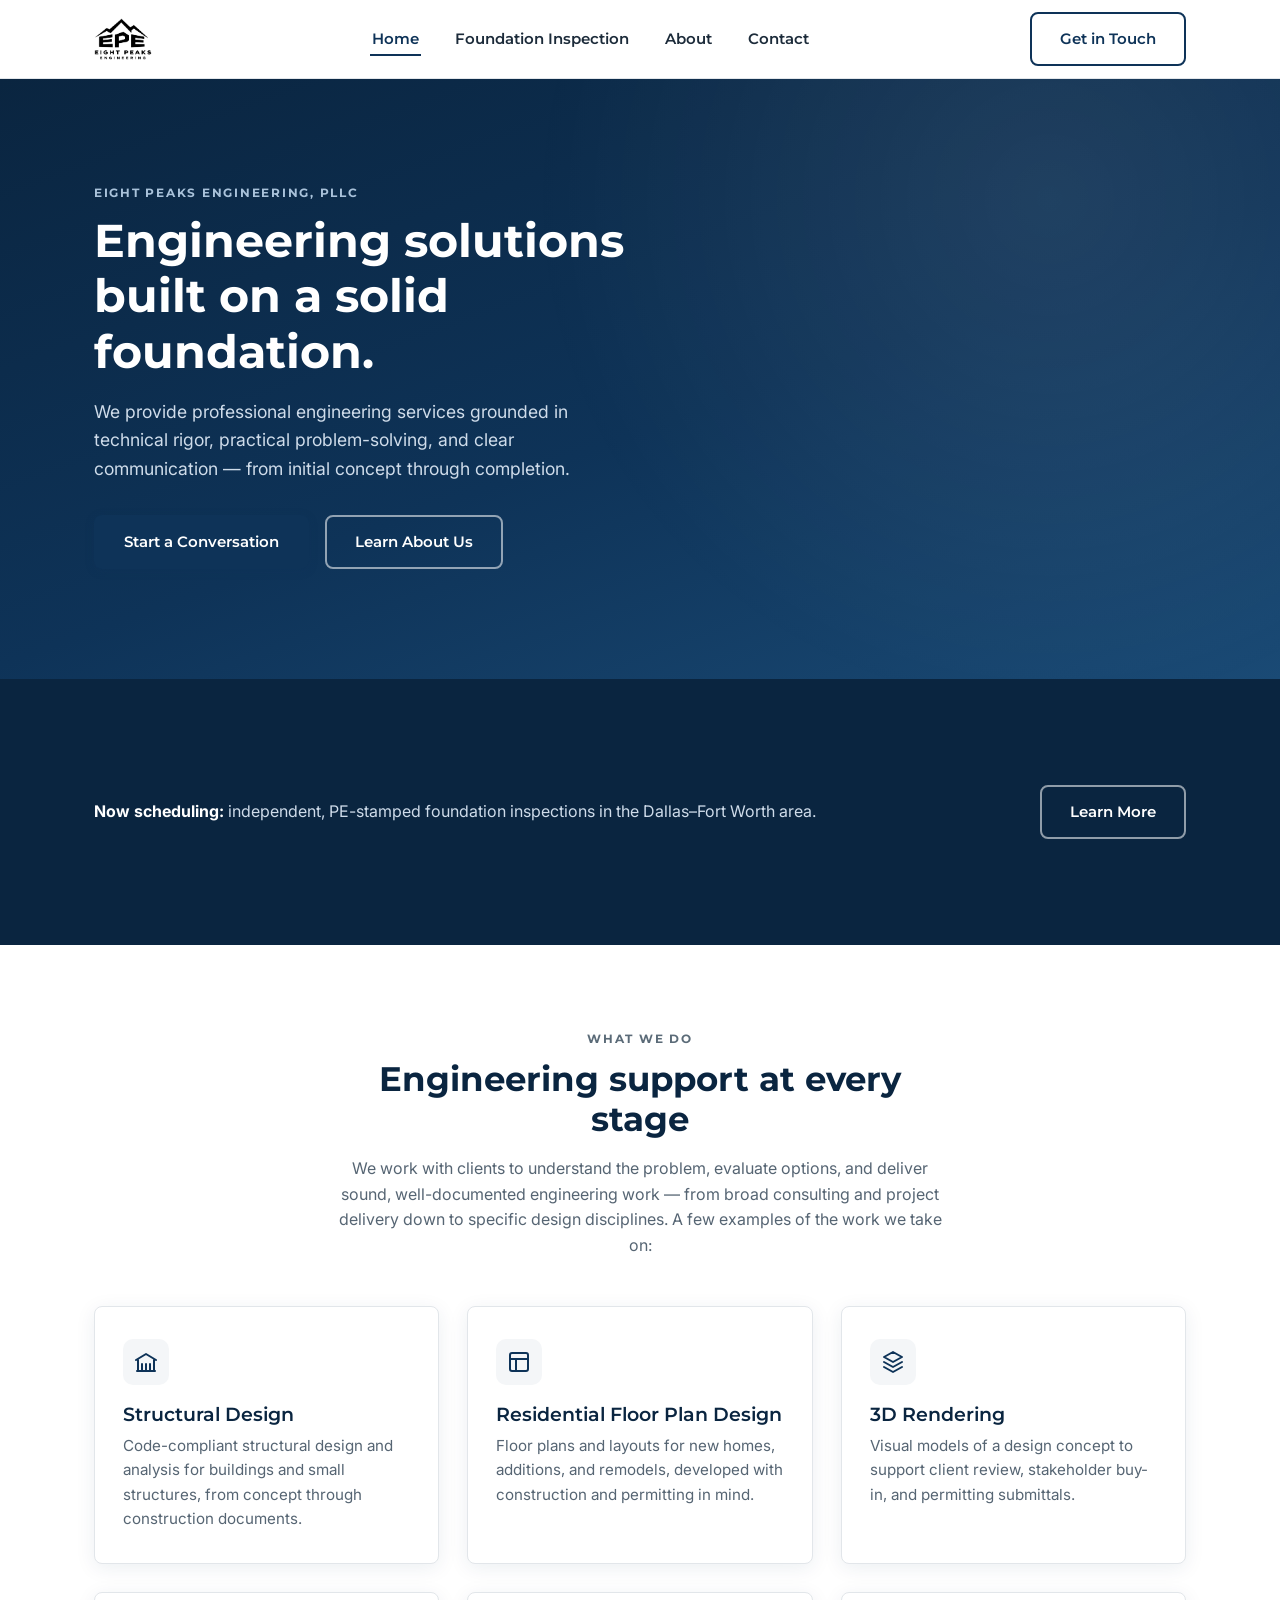
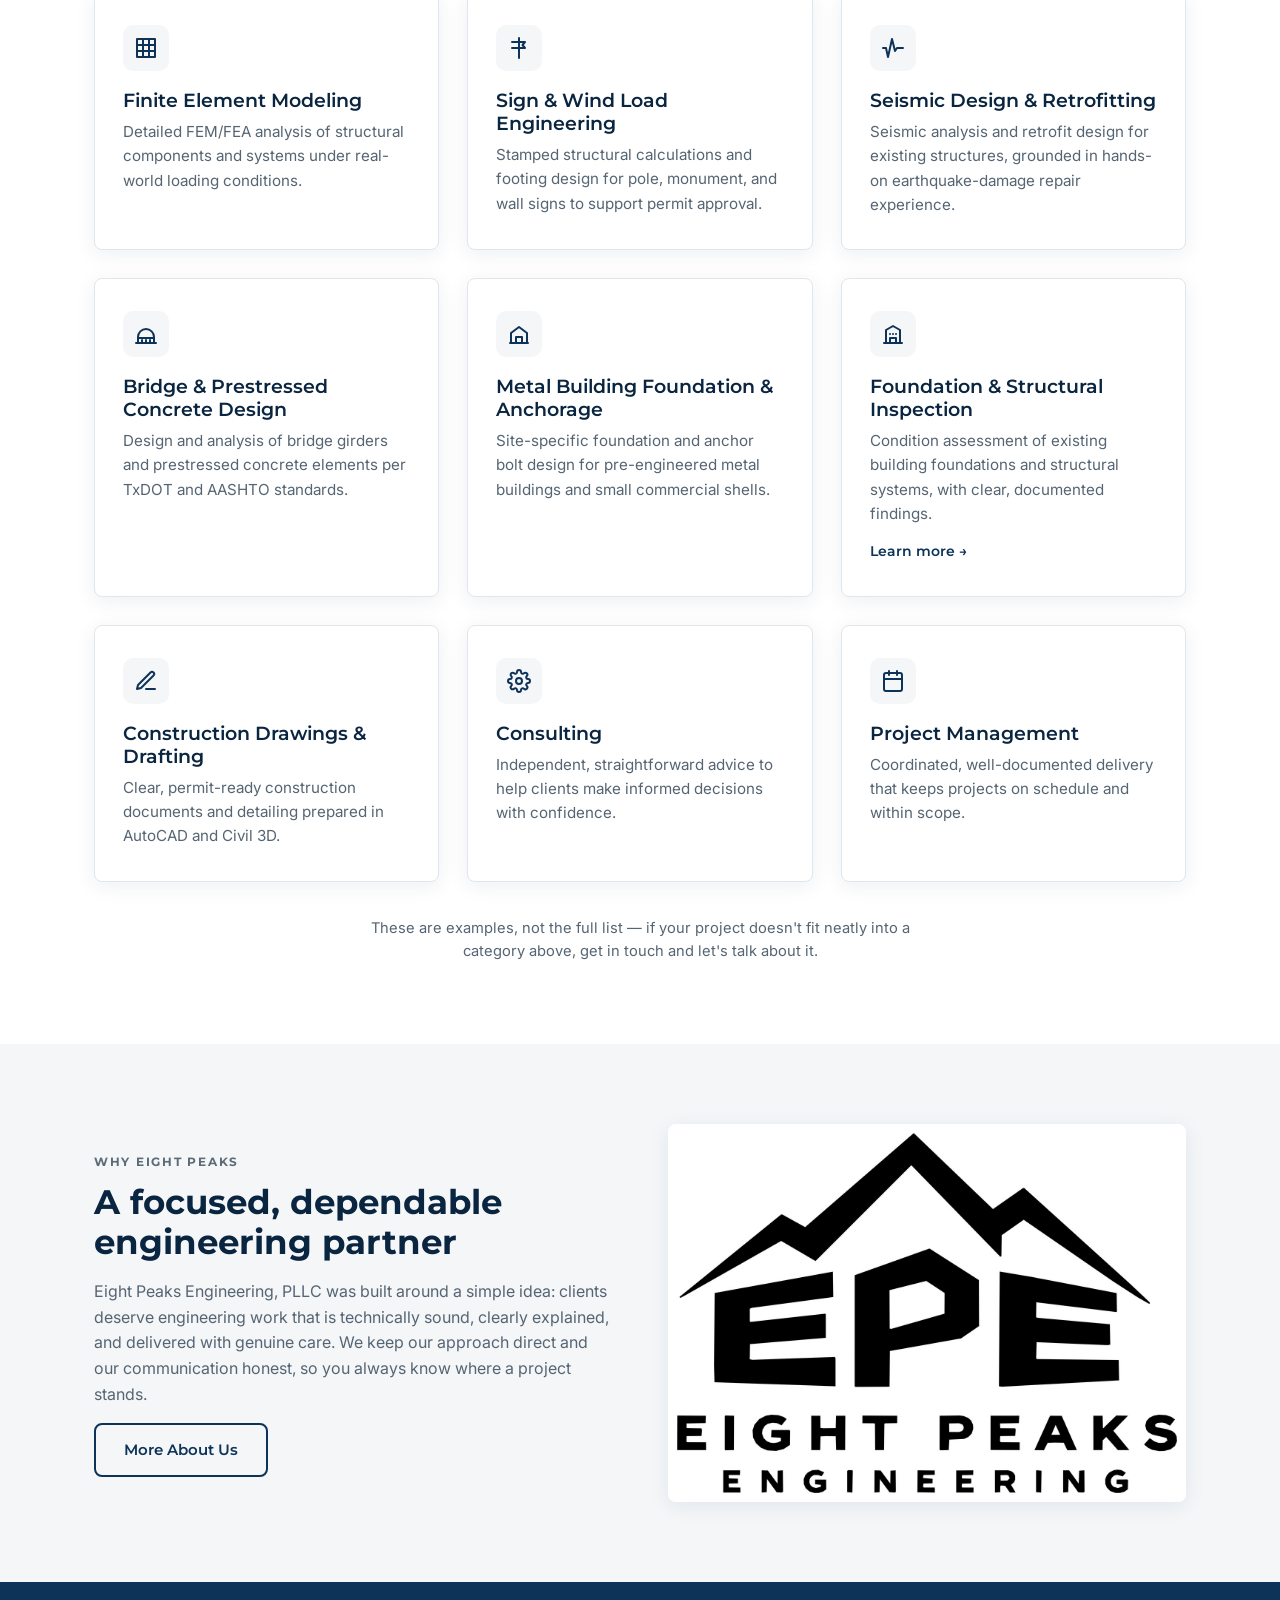
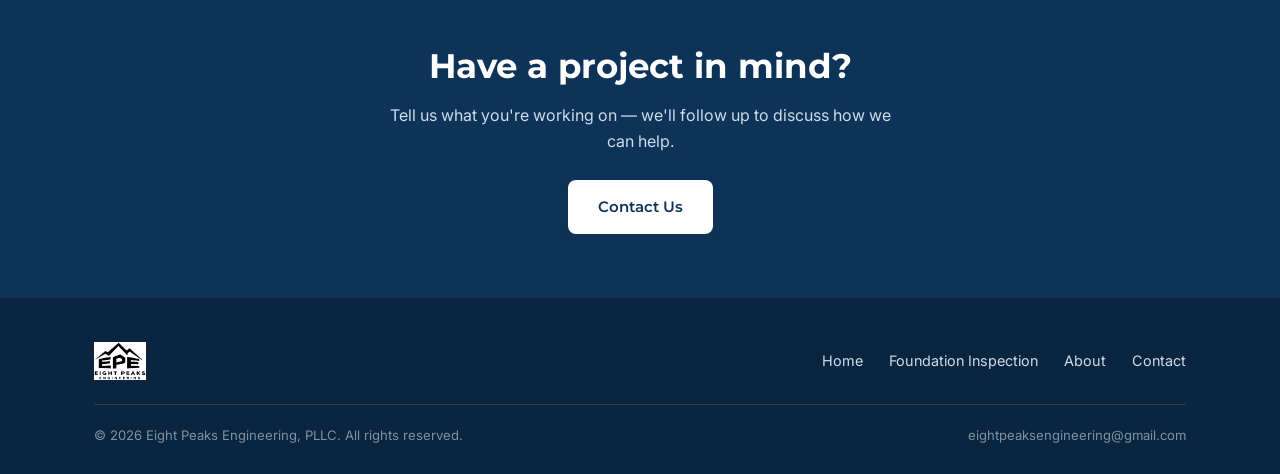
==== index.html @ c19428af "Add files via upload" ====
<!DOCTYPE html>
<html lang="en">
<head>
<meta charset="UTF-8">
<meta name="viewport" content="width=device-width, initial-scale=1.0">
<title>Eight Peaks Engineering PLLC | Professional Engineering Services</title>
<meta name="description" content="Eight Peaks Engineering PLLC provides professional engineering services grounded in technical rigor, practical problem-solving, and clear communication.">
<link rel="icon" type="image/x-icon" href="assets/favicon.ico">
<link rel="apple-touch-icon" href="assets/favicon-180.png">
<link rel="preconnect" href="https://fonts.googleapis.com">
<link rel="preconnect" href="https://fonts.gstatic.com" crossorigin>
<link href="https://fonts.googleapis.com/css2?family=Inter:wght@400;500;600&family=Montserrat:wght@600;700;800&display=swap" rel="stylesheet">
<link rel="stylesheet" href="css/style.css">
<meta property="og:type" content="website">
<meta property="og:title" content="Eight Peaks Engineering PLLC | Professional Engineering Services">
<meta property="og:description" content="Structural design, foundation inspection, and civil engineering services grounded in technical rigor and clear communication.">
<meta property="og:image" content="https://eightpeaksengineering.com/assets/favicon-512.png">
<meta property="og:url" content="https://eightpeaksengineering.com/">
<meta name="twitter:card" content="summary">
<link rel="canonical" href="https://eightpeaksengineering.com/">
<script type="application/ld+json">
{
  "@context": "https://schema.org",
  "@type": "ProfessionalService",
  "name": "Eight Peaks Engineering, PLLC",
  "url": "https://eightpeaksengineering.com/",
  "image": "https://eightpeaksengineering.com/assets/favicon-512.png",
  "email": "eightpeaksengineering@gmail.com",
  "description": "Civil and structural engineering firm providing structural design, foundation inspection, 3D rendering, finite element modeling, and related engineering services.",
  "areaServed": ["Dallas-Fort Worth Metroplex", "Grapevine, TX", "Mansfield, TX", "Arlington, TX", "Dallas, TX", "Fort Worth, TX"],
  "founder": {
    "@type": "Person",
    "name": "Dr. Amit Pokharel, PhD, PE"
  },
  "makesOffer": [
    { "@type": "Offer", "itemOffered": { "@type": "Service", "name": "Structural Design" } },
    { "@type": "Offer", "itemOffered": { "@type": "Service", "name": "Foundation & Structural Inspection" } },
    { "@type": "Offer", "itemOffered": { "@type": "Service", "name": "Residential Floor Plan Design" } }
  ]
}
</script>
</head>
<body>

<header class="site-header">
  <div class="container">
    <a href="index.html" class="brand">
      <img src="assets/logo.jpg" alt="Eight Peaks Engineering logo">
    </a>
    <button class="nav-toggle" aria-label="Toggle navigation">
      <span></span><span></span><span></span>
    </button>
    <nav class="main-nav">
      <ul>
        <li><a href="index.html" class="active">Home</a></li>
        <li><a href="foundation-inspection.html">Foundation Inspection</a></li>
        <li><a href="about.html">About</a></li>
        <li><a href="contact.html">Contact</a></li>
      </ul>
    </nav>
    <div class="nav-right">
      <a href="contact.html" class="btn btn-outline-dark">Get in Touch</a>
    </div>
  </div>
</header>

<section class="hero">
  <div class="container">
    <div class="hero-inner">
      <span class="eyebrow">Eight Peaks Engineering, PLLC</span>
      <h1>Engineering solutions built on a solid foundation.</h1>
      <p class="lead">We provide professional engineering services grounded in technical rigor, practical problem-solving, and clear communication — from initial concept through completion.</p>
      <div class="hero-actions">
        <a href="contact.html" class="btn btn-primary">Start a Conversation</a>
        <a href="about.html" class="btn btn-outline">Learn About Us</a>
      </div>
    </div>
  </div>
</section>

<section class="promo-banner">
  <div class="container">
    <p><strong>Now scheduling:</strong> independent, PE-stamped foundation inspections in the Dallas&ndash;Fort Worth area.</p>
    <a href="foundation-inspection.html" class="btn btn-outline">Learn More</a>
  </div>
</section>

<section>
  <div class="container">
    <div class="section-head reveal">
      <span class="eyebrow">What We Do</span>
      <h2>Engineering support at every stage</h2>
      <p>We work with clients to understand the problem, evaluate options, and deliver sound, well-documented engineering work &mdash; from broad consulting and project delivery down to specific design disciplines. A few examples of the work we take on:</p>
    </div>
    <div class="grid grid-3">
      <div class="card reveal">
        <div class="icon">
          <svg viewBox="0 0 24 24" fill="none" stroke="currentColor" stroke-width="2" stroke-linecap="round" stroke-linejoin="round"><path d="M3 21h18"/><path d="M4 21V10"/><path d="M20 21V10"/><path d="M2 10 12 4l10 6"/><path d="M8 21v-7"/><path d="M12 21v-7"/><path d="M16 21v-7"/></svg>
        </div>
        <h3>Structural Design</h3>
        <p>Code-compliant structural design and analysis for buildings and small structures, from concept through construction documents.</p>
      </div>
      <div class="card reveal">
        <div class="icon">
          <svg viewBox="0 0 24 24" fill="none" stroke="currentColor" stroke-width="2" stroke-linecap="round" stroke-linejoin="round"><rect x="3" y="3" width="18" height="18" rx="2"/><path d="M3 9h18"/><path d="M9 9v12"/></svg>
        </div>
        <h3>Residential Floor Plan Design</h3>
        <p>Floor plans and layouts for new homes, additions, and remodels, developed with construction and permitting in mind.</p>
      </div>
      <div class="card reveal">
        <div class="icon">
          <svg viewBox="0 0 24 24" fill="none" stroke="currentColor" stroke-width="2" stroke-linecap="round" stroke-linejoin="round"><path d="m12 2 9 5-9 5-9-5 9-5Z"/><path d="m3 12 9 5 9-5"/><path d="m3 17 9 5 9-5"/></svg>
        </div>
        <h3>3D Rendering</h3>
        <p>Visual models of a design concept to support client review, stakeholder buy-in, and permitting submittals.</p>
      </div>
      <div class="card reveal">
        <div class="icon">
          <svg viewBox="0 0 24 24" fill="none" stroke="currentColor" stroke-width="2" stroke-linecap="round" stroke-linejoin="round"><rect x="3" y="3" width="18" height="18"/><path d="M3 9h18M3 15h18M9 3v18M15 3v18"/></svg>
        </div>
        <h3>Finite Element Modeling</h3>
        <p>Detailed FEM/FEA analysis of structural components and systems under real-world loading conditions.</p>
      </div>
      <div class="card reveal">
        <div class="icon">
          <svg viewBox="0 0 24 24" fill="none" stroke="currentColor" stroke-width="2" stroke-linecap="round" stroke-linejoin="round"><path d="M12 22V2"/><path d="M5 6h13l-2.5 3L18 12H5"/></svg>
        </div>
        <h3>Sign &amp; Wind Load Engineering</h3>
        <p>Stamped structural calculations and footing design for pole, monument, and wall signs to support permit approval.</p>
      </div>
      <div class="card reveal">
        <div class="icon">
          <svg viewBox="0 0 24 24" fill="none" stroke="currentColor" stroke-width="2" stroke-linecap="round" stroke-linejoin="round"><path d="M2 12h3l2 9 4-18 3 12 2-3h6"/></svg>
        </div>
        <h3>Seismic Design &amp; Retrofitting</h3>
        <p>Seismic analysis and retrofit design for existing structures, grounded in hands-on earthquake-damage repair experience.</p>
      </div>
      <div class="card reveal">
        <div class="icon">
          <svg viewBox="0 0 24 24" fill="none" stroke="currentColor" stroke-width="2" stroke-linecap="round" stroke-linejoin="round"><path d="M2 21h20"/><path d="M4 21v-6c0-4.4 3.6-8 8-8s8 3.6 8 8v6"/><path d="M4 16h16"/><path d="M8 21v-3M12 21v-3M16 21v-3"/></svg>
        </div>
        <h3>Bridge &amp; Prestressed Concrete Design</h3>
        <p>Design and analysis of bridge girders and prestressed concrete elements per TxDOT and AASHTO standards.</p>
      </div>
      <div class="card reveal">
        <div class="icon">
          <svg viewBox="0 0 24 24" fill="none" stroke="currentColor" stroke-width="2" stroke-linecap="round" stroke-linejoin="round"><path d="M4 21V11l8-6 8 6v10"/><path d="M9 21v-6h6v6"/><path d="M3 21h18"/></svg>
        </div>
        <h3>Metal Building Foundation &amp; Anchorage</h3>
        <p>Site-specific foundation and anchor bolt design for pre-engineered metal buildings and small commercial shells.</p>
      </div>
      <div class="card reveal">
        <div class="icon">
          <svg viewBox="0 0 24 24" fill="none" stroke="currentColor" stroke-width="2" stroke-linecap="round" stroke-linejoin="round"><path d="M3 21h18"/><path d="M5 21V8l7-4 7 4v13"/><path d="M9 21v-5h6v5"/><path d="M9 12h.01M15 12h.01M12 12h.01"/></svg>
        </div>
        <h3>Foundation &amp; Structural Inspection</h3>
        <p>Condition assessment of existing building foundations and structural systems, with clear, documented findings.</p>
        <a href="foundation-inspection.html" class="card-link">Learn more &rarr;</a>
      </div>
      <div class="card reveal">
        <div class="icon">
          <svg viewBox="0 0 24 24" fill="none" stroke="currentColor" stroke-width="2" stroke-linecap="round" stroke-linejoin="round"><path d="M12 20h9"/><path d="M16.5 3.5a2.12 2.12 0 0 1 3 3L7 19l-4 1 1-4Z"/></svg>
        </div>
        <h3>Construction Drawings &amp; Drafting</h3>
        <p>Clear, permit-ready construction documents and detailing prepared in AutoCAD and Civil 3D.</p>
      </div>
      <div class="card reveal">
        <div class="icon">
          <svg viewBox="0 0 24 24" fill="none" stroke="currentColor" stroke-width="2" stroke-linecap="round" stroke-linejoin="round"><circle cx="12" cy="12" r="3"/><path d="M19.4 15a1.7 1.7 0 0 0 .34 1.87l.06.06a2 2 0 1 1-2.83 2.83l-.06-.06a1.7 1.7 0 0 0-1.87-.34 1.7 1.7 0 0 0-1.03 1.55V21a2 2 0 1 1-4 0v-.09A1.7 1.7 0 0 0 9 19.36a1.7 1.7 0 0 0-1.87.34l-.06.06a2 2 0 1 1-2.83-2.83l.06-.06A1.7 1.7 0 0 0 4.64 15a1.7 1.7 0 0 0-1.55-1.03H3a2 2 0 1 1 0-4h.09A1.7 1.7 0 0 0 4.64 9a1.7 1.7 0 0 0-.34-1.87l-.06-.06a2 2 0 1 1 2.83-2.83l.06.06A1.7 1.7 0 0 0 9 4.64a1.7 1.7 0 0 0 1.03-1.55V3a2 2 0 1 1 4 0v.09A1.7 1.7 0 0 0 15 4.64a1.7 1.7 0 0 0 1.87-.34l.06-.06a2 2 0 1 1 2.83 2.83l-.06.06A1.7 1.7 0 0 0 19.36 9a1.7 1.7 0 0 0 1.55 1.03H21a2 2 0 1 1 0 4h-.09a1.7 1.7 0 0 0-1.55 1.03z"/></svg>
        </div>
        <h3>Consulting</h3>
        <p>Independent, straightforward advice to help clients make informed decisions with confidence.</p>
      </div>
      <div class="card reveal">
        <div class="icon">
          <svg viewBox="0 0 24 24" fill="none" stroke="currentColor" stroke-width="2" stroke-linecap="round" stroke-linejoin="round"><rect x="3" y="4" width="18" height="18" rx="2"/><path d="M16 2v4M8 2v4M3 10h18"/></svg>
        </div>
        <h3>Project Management</h3>
        <p>Coordinated, well-documented delivery that keeps projects on schedule and within scope.</p>
      </div>
    </div>
    <p style="text-align:center; max-width:600px; margin:2.2rem auto 0; font-size:0.92rem;">These are examples, not the full list &mdash; if your project doesn't fit neatly into a category above, get in touch and let's talk about it.</p>
  </div>
</section>

<section class="section-alt">
  <div class="container">
    <div class="split">
      <div class="reveal">
        <span class="eyebrow">Why Eight Peaks</span>
        <h2>A focused, dependable engineering partner</h2>
        <p>Eight Peaks Engineering, PLLC was built around a simple idea: clients deserve engineering work that is technically sound, clearly explained, and delivered with genuine care. We keep our approach direct and our communication honest, so you always know where a project stands.</p>
        <a href="about.html" class="btn btn-outline-dark">More About Us</a>
      </div>
      <div class="reveal">
        <img src="assets/logo.jpg" alt="Eight Peaks Engineering mountain logo" style="border-radius: var(--radius); box-shadow: var(--shadow);">
      </div>
    </div>
  </div>
</section>

<section class="cta-band">
  <div class="container reveal">
    <h2>Have a project in mind?</h2>
    <p>Tell us what you're working on — we'll follow up to discuss how we can help.</p>
    <a href="contact.html" class="btn btn-primary" style="background:var(--white); color:var(--navy);">Contact Us</a>
  </div>
</section>

<footer class="site-footer">
  <div class="container">
    <div class="footer-inner">
      <a href="index.html" class="brand">
        <img src="assets/logo.jpg" alt="Eight Peaks Engineering logo" style="height:38px;">
      </a>
      <nav>
        <ul>
          <li><a href="index.html">Home</a></li>
          <li><a href="foundation-inspection.html">Foundation Inspection</a></li>
          <li><a href="about.html">About</a></li>
          <li><a href="contact.html">Contact</a></li>
        </ul>
      </nav>
    </div>
    <div class="footer-bottom">
      <span>&copy; <span id="year"></span> Eight Peaks Engineering, PLLC. All rights reserved.</span>
      <span><a href="mailto:eightpeaksengineering@gmail.com">eightpeaksengineering@gmail.com</a></span>
    </div>
  </div>
</footer>

<script>document.getElementById('year').textContent = new Date().getFullYear();</script>
<script src="js/main.js"></script>
</body>
</html>
---- css/style.css ----
/* ===========================================================
   Eight Peaks Engineering PLLC — site stylesheet
   =========================================================== */

:root {
  --navy: #0e3358;
  --navy-dark: #0a2540;
  --slate: #5b6b78;
  --slate-light: #8a97a1;
  --bg: #ffffff;
  --bg-alt: #f4f6f8;
  --border: #e2e6ea;
  --text: #1c2b3a;
  --text-muted: #566573;
  --white: #ffffff;
  --radius: 8px;
  --shadow: 0 4px 20px rgba(14, 51, 88, 0.08);
  --max-width: 1140px;
  --font-head: 'Montserrat', 'Segoe UI', Arial, sans-serif;
  --font-body: 'Inter', 'Segoe UI', Arial, sans-serif;
}

* { box-sizing: border-box; }

html { scroll-behavior: smooth; }

body {
  margin: 0;
  font-family: var(--font-body);
  color: var(--text);
  background: var(--bg);
  line-height: 1.6;
  -webkit-font-smoothing: antialiased;
}

img { max-width: 100%; display: block; }

a { color: inherit; text-decoration: none; }

h1, h2, h3, h4 {
  font-family: var(--font-head);
  color: var(--navy-dark);
  line-height: 1.2;
  margin: 0 0 0.5em;
}

h1 { font-size: clamp(2rem, 4vw, 2.9rem); font-weight: 700; }
h2 { font-size: clamp(1.5rem, 3vw, 2.1rem); font-weight: 700; }
h3 { font-size: 1.2rem; font-weight: 600; }

p { margin: 0 0 1em; color: var(--text-muted); }

.container {
  max-width: var(--max-width);
  margin: 0 auto;
  padding: 0 24px;
}

.eyebrow {
  display: inline-block;
  font-family: var(--font-head);
  font-size: 0.78rem;
  font-weight: 700;
  letter-spacing: 0.14em;
  text-transform: uppercase;
  color: var(--slate);
  margin-bottom: 0.75em;
}

/* ---------- Buttons ---------- */
.btn {
  display: inline-flex;
  align-items: center;
  gap: 8px;
  font-family: var(--font-head);
  font-weight: 600;
  font-size: 0.95rem;
  padding: 13px 28px;
  border-radius: var(--radius);
  border: 2px solid transparent;
  cursor: pointer;
  transition: transform 0.2s ease, box-shadow 0.2s ease, background-color 0.2s ease, border-color 0.2s ease, color 0.2s ease;
}

.btn-primary {
  background: var(--navy);
  color: var(--white);
  box-shadow: 0 2px 10px rgba(14, 51, 88, 0.18);
}
.btn-primary:hover {
  background: var(--navy-dark);
  transform: translateY(-2px);
  box-shadow: 0 10px 24px rgba(14, 51, 88, 0.28);
}
.btn-primary:active { transform: translateY(0); box-shadow: 0 2px 10px rgba(14, 51, 88, 0.2); }

.btn-outline {
  background: transparent;
  border-color: rgba(255,255,255,0.55);
  color: var(--white);
}
.btn-outline:hover {
  background: rgba(255,255,255,0.12);
  border-color: rgba(255,255,255,0.85);
  transform: translateY(-2px);
}

.btn-outline-dark {
  background: transparent;
  border-color: var(--navy);
  color: var(--navy);
}
.btn-outline-dark:hover {
  background: var(--navy);
  color: var(--white);
  transform: translateY(-2px);
  box-shadow: 0 10px 22px rgba(14, 51, 88, 0.22);
}

/* ---------- Header ---------- */
.site-header {
  position: sticky;
  top: 0;
  z-index: 100;
  background: rgba(255,255,255,0.96);
  backdrop-filter: blur(6px);
  border-bottom: 1px solid var(--border);
}

.site-header .container {
  display: flex;
  align-items: center;
  justify-content: space-between;
  padding-top: 12px;
  padding-bottom: 12px;
}

.brand {
  display: flex;
  align-items: center;
  gap: 10px;
}
.brand img { height: 42px; width: auto; transition: transform 0.25s ease; }
.brand:hover img { transform: scale(1.06) rotate(-2deg); }
.brand-text {
  font-family: var(--font-head);
  font-weight: 700;
  font-size: 1.05rem;
  color: var(--navy-dark);
  line-height: 1.15;
}
.brand-text small {
  display: block;
  font-family: var(--font-body);
  font-weight: 500;
  font-size: 0.66rem;
  letter-spacing: 0.12em;
  color: var(--slate);
  text-transform: uppercase;
}

nav.main-nav ul {
  list-style: none;
  display: flex;
  gap: 32px;
  margin: 0;
  padding: 0;
}
nav.main-nav a {
  position: relative;
  font-family: var(--font-head);
  font-weight: 600;
  font-size: 0.92rem;
  color: var(--text);
  padding: 8px 2px;
  transition: color 0.15s ease;
}
nav.main-nav a::after {
  content: "";
  position: absolute;
  left: 0;
  right: 100%;
  bottom: 0;
  height: 2px;
  background: var(--navy);
  transition: right 0.25s ease;
}
nav.main-nav a:hover,
nav.main-nav a.active {
  color: var(--navy);
}
nav.main-nav a:hover::after,
nav.main-nav a.active::after {
  right: 0;
}

.nav-right { display: flex; align-items: center; gap: 20px; }

.nav-toggle {
  display: none;
  flex-direction: column;
  gap: 5px;
  background: none;
  border: none;
  cursor: pointer;
  padding: 6px;
}
.nav-toggle span {
  width: 24px;
  height: 2px;
  background: var(--navy-dark);
  display: block;
}

/* ---------- Hero ---------- */
.hero {
  background: linear-gradient(160deg, var(--navy-dark) 0%, var(--navy) 55%, #1a4a75 100%);
  color: var(--white);
  padding: 100px 0 110px;
  position: relative;
  overflow: hidden;
}
.hero::after {
  content: "";
  position: absolute;
  inset: 0;
  background-image: radial-gradient(circle at 82% 20%, rgba(255,255,255,0.08), transparent 45%);
  pointer-events: none;
}
.hero .container { position: relative; }
.hero-inner { max-width: 640px; }
.hero .eyebrow { color: #a9c2da; }
.hero h1 { color: var(--white); margin-bottom: 0.4em; }
.hero p.lead {
  color: #cfdcea;
  font-size: 1.1rem;
  max-width: 540px;
}
.hero-actions {
  display: flex;
  gap: 16px;
  margin-top: 2rem;
  flex-wrap: wrap;
}

.page-hero {
  background: linear-gradient(160deg, var(--navy-dark) 0%, var(--navy) 100%);
  color: var(--white);
  padding: 72px 0 64px;
  text-align: center;
}
.page-hero h1 { color: var(--white); margin-bottom: 0.3em; }
.page-hero p { color: #cfdcea; max-width: 560px; margin: 0 auto; }

/* ---------- Sections ---------- */
section { padding: 80px 0; }
.section-alt { background: var(--bg-alt); }
.section-head { max-width: 620px; margin: 0 auto 3rem; text-align: center; }
.section-head p { margin: 0; }

/* ---------- Service / value cards ---------- */
.grid {
  display: grid;
  gap: 28px;
}
.grid-3 { grid-template-columns: repeat(3, 1fr); }
.grid-2 { grid-template-columns: repeat(2, 1fr); }

.card {
  background: var(--white);
  border: 1px solid var(--border);
  border-radius: var(--radius);
  padding: 32px 28px;
  box-shadow: var(--shadow);
  transition: transform 0.28s ease, box-shadow 0.28s ease, border-color 0.28s ease;
}
.card:hover {
  transform: translateY(-6px);
  box-shadow: 0 16px 34px rgba(14, 51, 88, 0.14);
  border-color: rgba(14, 51, 88, 0.18);
}
.card .icon {
  width: 46px;
  height: 46px;
  border-radius: 10px;
  background: var(--bg-alt);
  color: var(--navy);
  display: flex;
  align-items: center;
  justify-content: center;
  margin-bottom: 18px;
  transition: background 0.28s ease, color 0.28s ease, transform 0.28s ease;
}
.card .icon svg { width: 24px; height: 24px; }
.card:hover .icon {
  background: var(--navy);
  color: var(--white);
  transform: scale(1.08) rotate(-4deg);
}
.card h3 { margin-bottom: 0.4em; }
.card p { margin: 0; font-size: 0.95rem; }
.card-link {
  display: inline-block;
  margin-top: 14px;
  font-family: var(--font-head);
  font-weight: 600;
  font-size: 0.88rem;
  color: var(--navy);
  transition: color 0.2s ease, transform 0.2s ease;
}
.card-link:hover { color: var(--navy-dark); transform: translateX(3px); }

/* ---------- About / split layout ---------- */
.split {
  display: grid;
  grid-template-columns: 1fr 1fr;
  gap: 56px;
  align-items: center;
}
.stat-row {
  display: flex;
  gap: 40px;
  margin-top: 2rem;
  flex-wrap: wrap;
}
.stat-row .stat-label {
  font-family: var(--font-head);
  font-weight: 600;
  font-size: 0.85rem;
  color: var(--text);
}

.values-list {
  list-style: none;
  margin: 0;
  padding: 0;
  display: grid;
  gap: 20px;
}
.values-list li {
  display: flex;
  gap: 14px;
  align-items: flex-start;
}
.values-list .dot {
  flex: none;
  width: 10px;
  height: 10px;
  margin-top: 7px;
  border-radius: 50%;
  background: var(--navy);
}
.values-list strong {
  font-family: var(--font-head);
  color: var(--navy-dark);
  display: block;
  margin-bottom: 2px;
}

/* ---------- Promo banner ---------- */
.promo-banner { background: var(--navy-dark); }
.promo-banner .container {
  display: flex;
  align-items: center;
  justify-content: space-between;
  gap: 20px;
  flex-wrap: wrap;
  padding: 26px 24px;
}
.promo-banner p {
  color: #cfdcea;
  margin: 0;
  font-size: 1rem;
}
.promo-banner strong { color: var(--white); }

/* ---------- Numbered step list ---------- */
.step-list {
  list-style: none;
  margin: 0;
  padding: 0;
  display: grid;
  gap: 26px;
}
.step-list li {
  display: flex;
  gap: 18px;
  align-items: flex-start;
}
.step-list .step-num {
  flex: none;
  width: 38px;
  height: 38px;
  border-radius: 50%;
  background: var(--navy);
  color: var(--white);
  display: flex;
  align-items: center;
  justify-content: center;
  font-family: var(--font-head);
  font-weight: 700;
  font-size: 0.95rem;
}
.step-list strong {
  font-family: var(--font-head);
  color: var(--navy-dark);
  display: block;
  margin-bottom: 2px;
}

/* ---------- Comparison cards ---------- */
.card-highlight {
  border-color: var(--navy);
  box-shadow: 0 10px 28px rgba(14, 51, 88, 0.16);
  position: relative;
}
.card-highlight::before {
  content: "Independent";
  position: absolute;
  top: -12px;
  left: 24px;
  background: var(--navy);
  color: var(--white);
  font-family: var(--font-head);
  font-size: 0.68rem;
  font-weight: 700;
  letter-spacing: 0.06em;
  text-transform: uppercase;
  padding: 4px 12px;
  border-radius: 999px;
}
.compare-list {
  list-style: none;
  margin: 14px 0 0;
  padding: 0;
  display: grid;
  gap: 10px;
  font-size: 0.93rem;
  color: var(--text-muted);
}
.compare-list li { display: flex; gap: 10px; align-items: flex-start; }
.compare-list svg { flex: none; width: 18px; height: 18px; margin-top: 2px; }
.compare-list.is-con svg { color: #b3261e; }
.compare-list.is-pro svg { color: #1a7d3d; }

/* ---------- FAQ accordion ---------- */
.faq {
  max-width: 760px;
  margin: 0 auto;
  display: grid;
  gap: 12px;
}
.faq details {
  background: var(--white);
  border: 1px solid var(--border);
  border-radius: var(--radius);
  padding: 18px 22px;
  transition: border-color 0.2s ease;
}
.faq details[open] { border-color: rgba(14, 51, 88, 0.25); }
.faq summary {
  cursor: pointer;
  font-family: var(--font-head);
  font-weight: 600;
  color: var(--navy-dark);
  list-style: none;
  display: flex;
  justify-content: space-between;
  align-items: center;
  gap: 16px;
}
.faq summary::-webkit-details-marker { display: none; }
.faq summary::after {
  content: "+";
  flex: none;
  font-size: 1.4rem;
  line-height: 1;
  color: var(--navy);
  transition: transform 0.2s ease;
}
.faq details[open] summary::after { content: "\2212"; }
.faq p { margin: 12px 0 0; }

/* ---------- Areas served ---------- */
.areas-served {
  display: flex;
  flex-wrap: wrap;
  gap: 10px;
  justify-content: center;
  max-width: 640px;
  margin: 0 auto;
}

/* ---------- CEO / leadership ---------- */
.ceo-photo-wrap {
  border-radius: var(--radius);
  overflow: hidden;
  box-shadow: var(--shadow);
  transition: box-shadow 0.3s ease;
}
.ceo-photo-wrap:hover { box-shadow: 0 18px 36px rgba(14, 51, 88, 0.2); }
.ceo-photo-wrap img {
  width: 100%;
  height: auto;
  display: block;
  transition: transform 0.4s ease;
}
.ceo-photo-wrap:hover img { transform: scale(1.035); }
.ceo-name { margin-bottom: 0.15em; }
.ceo-title {
  font-family: var(--font-head);
  font-weight: 600;
  color: var(--slate);
  font-size: 0.95rem;
  margin-bottom: 1rem;
}
.pill-row {
  display: flex;
  flex-wrap: wrap;
  gap: 8px;
  margin-bottom: 1.4rem;
}
.pill {
  font-family: var(--font-head);
  font-size: 0.72rem;
  font-weight: 700;
  letter-spacing: 0.04em;
  color: var(--navy);
  background: var(--bg-alt);
  border: 1px solid var(--border);
  padding: 6px 12px;
  border-radius: 999px;
  transition: background 0.2s ease, color 0.2s ease, transform 0.2s ease;
}
.pill:hover {
  background: var(--navy);
  color: var(--white);
  transform: translateY(-2px);
}
.ceo-highlights {
  list-style: none;
  margin: 1.4rem 0;
  padding: 0;
  display: grid;
  gap: 10px;
}
.ceo-highlights li {
  display: flex;
  gap: 10px;
  align-items: flex-start;
  font-size: 0.93rem;
  color: var(--text-muted);
}
.ceo-highlights svg {
  flex: none;
  width: 18px;
  height: 18px;
  margin-top: 2px;
  color: var(--navy);
}

/* ---------- CTA band ---------- */
.cta-band {
  background: var(--navy);
  color: var(--white);
  text-align: center;
  padding: 64px 0;
}
.cta-band h2 { color: var(--white); }
.cta-band p { color: #cfdcea; max-width: 520px; margin: 0 auto 1.6rem; }

/* ---------- Contact ---------- */
.contact-grid {
  display: grid;
  grid-template-columns: 1fr 1.15fr;
  gap: 48px;
  align-items: start;
}
.contact-info .card { margin-bottom: 20px; }
.contact-info .icon { margin-bottom: 12px; }

form.contact-form {
  background: var(--white);
  border: 1px solid var(--border);
  border-radius: var(--radius);
  padding: 32px;
  box-shadow: var(--shadow);
}
.form-row { margin-bottom: 20px; }
.form-row label {
  display: block;
  font-family: var(--font-head);
  font-weight: 600;
  font-size: 0.85rem;
  margin-bottom: 6px;
  color: var(--text);
}
.form-row input,
.form-row textarea {
  width: 100%;
  padding: 12px 14px;
  border: 1px solid var(--border);
  border-radius: 6px;
  font-family: var(--font-body);
  font-size: 0.95rem;
  color: var(--text);
  background: var(--bg-alt);
  transition: border-color 0.15s ease, background 0.15s ease;
}
.form-row input:focus,
.form-row textarea:focus {
  outline: none;
  border-color: var(--navy);
  background: var(--white);
}
.form-note {
  font-size: 0.82rem;
  color: var(--text-muted);
  margin-top: 10px;
}
.form-status {
  margin-top: 14px;
  font-size: 0.9rem;
  font-weight: 600;
  display: none;
}
.form-status.success { color: #1a7d3d; display: block; }
.form-status.error { color: #b3261e; display: block; }

/* ---------- Footer ---------- */
footer.site-footer {
  background: var(--navy-dark);
  color: #b9c8d6;
  padding: 44px 0 28px;
  margin-top: 0;
}
footer .footer-inner {
  display: flex;
  justify-content: space-between;
  align-items: center;
  flex-wrap: wrap;
  gap: 20px;
  padding-bottom: 24px;
  border-bottom: 1px solid rgba(255,255,255,0.12);
}
footer .brand-text { color: var(--white); }
footer .brand-text small { color: #93a6b8; }
footer nav ul {
  list-style: none;
  display: flex;
  gap: 26px;
  margin: 0;
  padding: 0;
}
footer nav a { font-size: 0.9rem; color: #cfdcea; }
footer nav a:hover { color: var(--white); }
.footer-bottom {
  padding-top: 20px;
  font-size: 0.82rem;
  color: #7f92a3;
  display: flex;
  justify-content: space-between;
  flex-wrap: wrap;
  gap: 10px;
}

/* ---------- Responsive ---------- */
@media (max-width: 860px) {
  .split, .contact-grid { grid-template-columns: 1fr; }
  .grid-3 { grid-template-columns: 1fr 1fr; }
}

@media (max-width: 720px) {
  nav.main-nav {
    position: absolute;
    top: 100%;
    left: 0;
    right: 0;
    background: var(--white);
    border-bottom: 1px solid var(--border);
    box-shadow: var(--shadow);
    display: none;
    padding: 8px 0;
  }
  nav.main-nav.open { display: block; }
  nav.main-nav ul { flex-direction: column; gap: 0; }
  nav.main-nav a { display: block; padding: 14px 24px; border-bottom: none; }
  .nav-toggle { display: flex; }
  .grid-3, .grid-2 { grid-template-columns: 1fr; }
  .hero { padding: 64px 0 72px; }
  section { padding: 56px 0; }
  .stat-row { gap: 24px; }
  footer .footer-inner { flex-direction: column; align-items: flex-start; }
}

/* ---------- Scroll-reveal + entrance animations ---------- */
.reveal {
  opacity: 0;
  transform: translateY(22px);
  transition: opacity 0.7s ease, transform 0.7s ease;
}
.reveal.reveal--visible {
  opacity: 1;
  transform: translateY(0);
}
/* card.reveal needs the full transition list (not just opacity/transform) so hover
   shadow/border-color stay smooth even after the reveal-in transition fires */
.card.reveal {
  transition: opacity 0.6s ease, transform 0.6s ease, box-shadow 0.28s ease, border-color 0.28s ease;
}
.grid-3 .card:nth-child(3n+1) { transition-delay: 0s; }
.grid-3 .card:nth-child(3n+2) { transition-delay: 0.08s; }
.grid-3 .card:nth-child(3n+3) { transition-delay: 0.16s; }
.grid-3 .card:hover { transition-delay: 0s; }
.values-list li.reveal:nth-child(1) { transition-delay: 0s; }
.values-list li.reveal:nth-child(2) { transition-delay: 0.08s; }
.values-list li.reveal:nth-child(3) { transition-delay: 0.16s; }
.values-list li.reveal:nth-child(4) { transition-delay: 0.24s; }

@keyframes heroFadeUp {
  from { opacity: 0; transform: translateY(18px); }
  to { opacity: 1; transform: translateY(0); }
}
.hero-inner > * {
  opacity: 0;
  animation: heroFadeUp 0.7s ease forwards;
}
.hero-inner .eyebrow { animation-delay: 0.05s; }
.hero-inner h1 { animation-delay: 0.15s; }
.hero-inner p.lead { animation-delay: 0.28s; }
.hero-inner .hero-actions { animation-delay: 0.4s; }

/* Respect reduced-motion preferences: keep the professional feel calm for anyone who wants less movement */
@media (prefers-reduced-motion: reduce) {
  html { scroll-behavior: auto; }
  *, *::before, *::after {
    animation-duration: 0.001ms !important;
    animation-iteration-count: 1 !important;
    transition-duration: 0.001ms !important;
    scroll-behavior: auto !important;
  }
  .reveal { opacity: 1; transform: none; }
  .hero-inner > * { opacity: 1; }
}
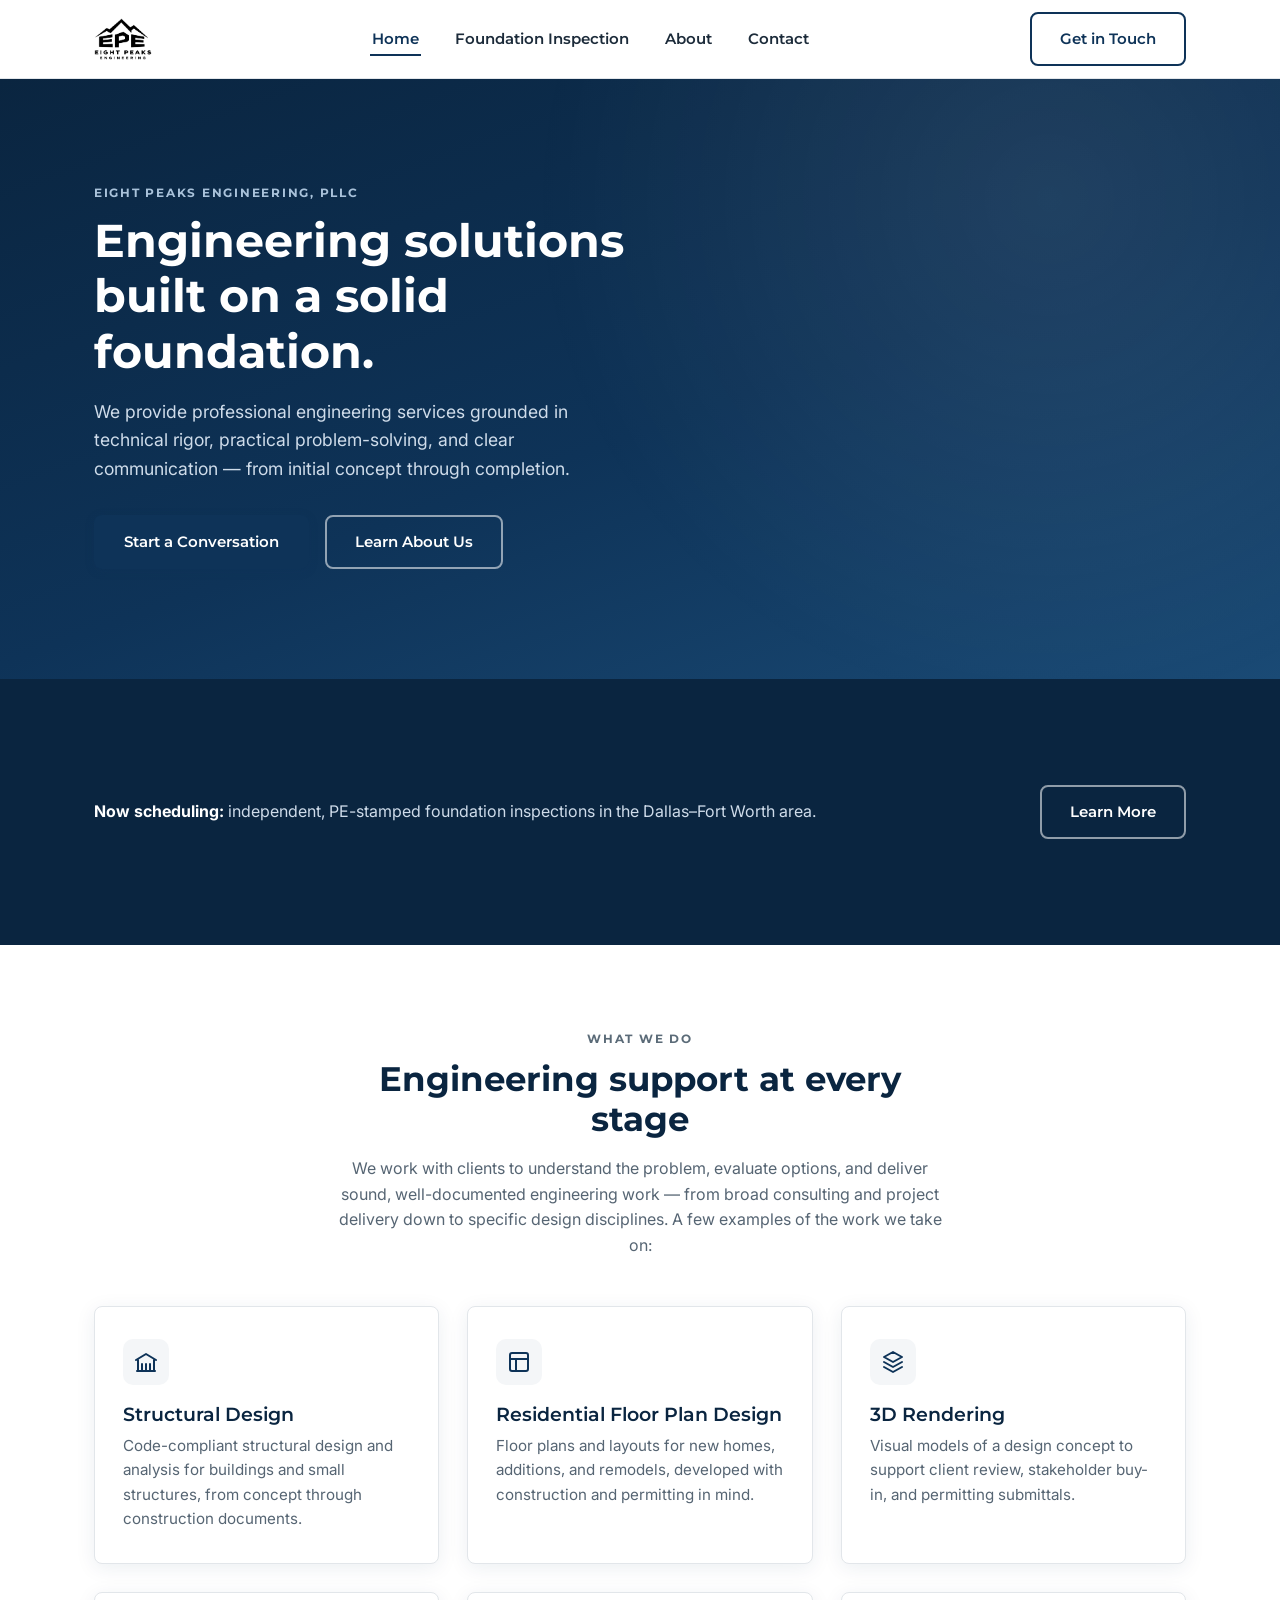
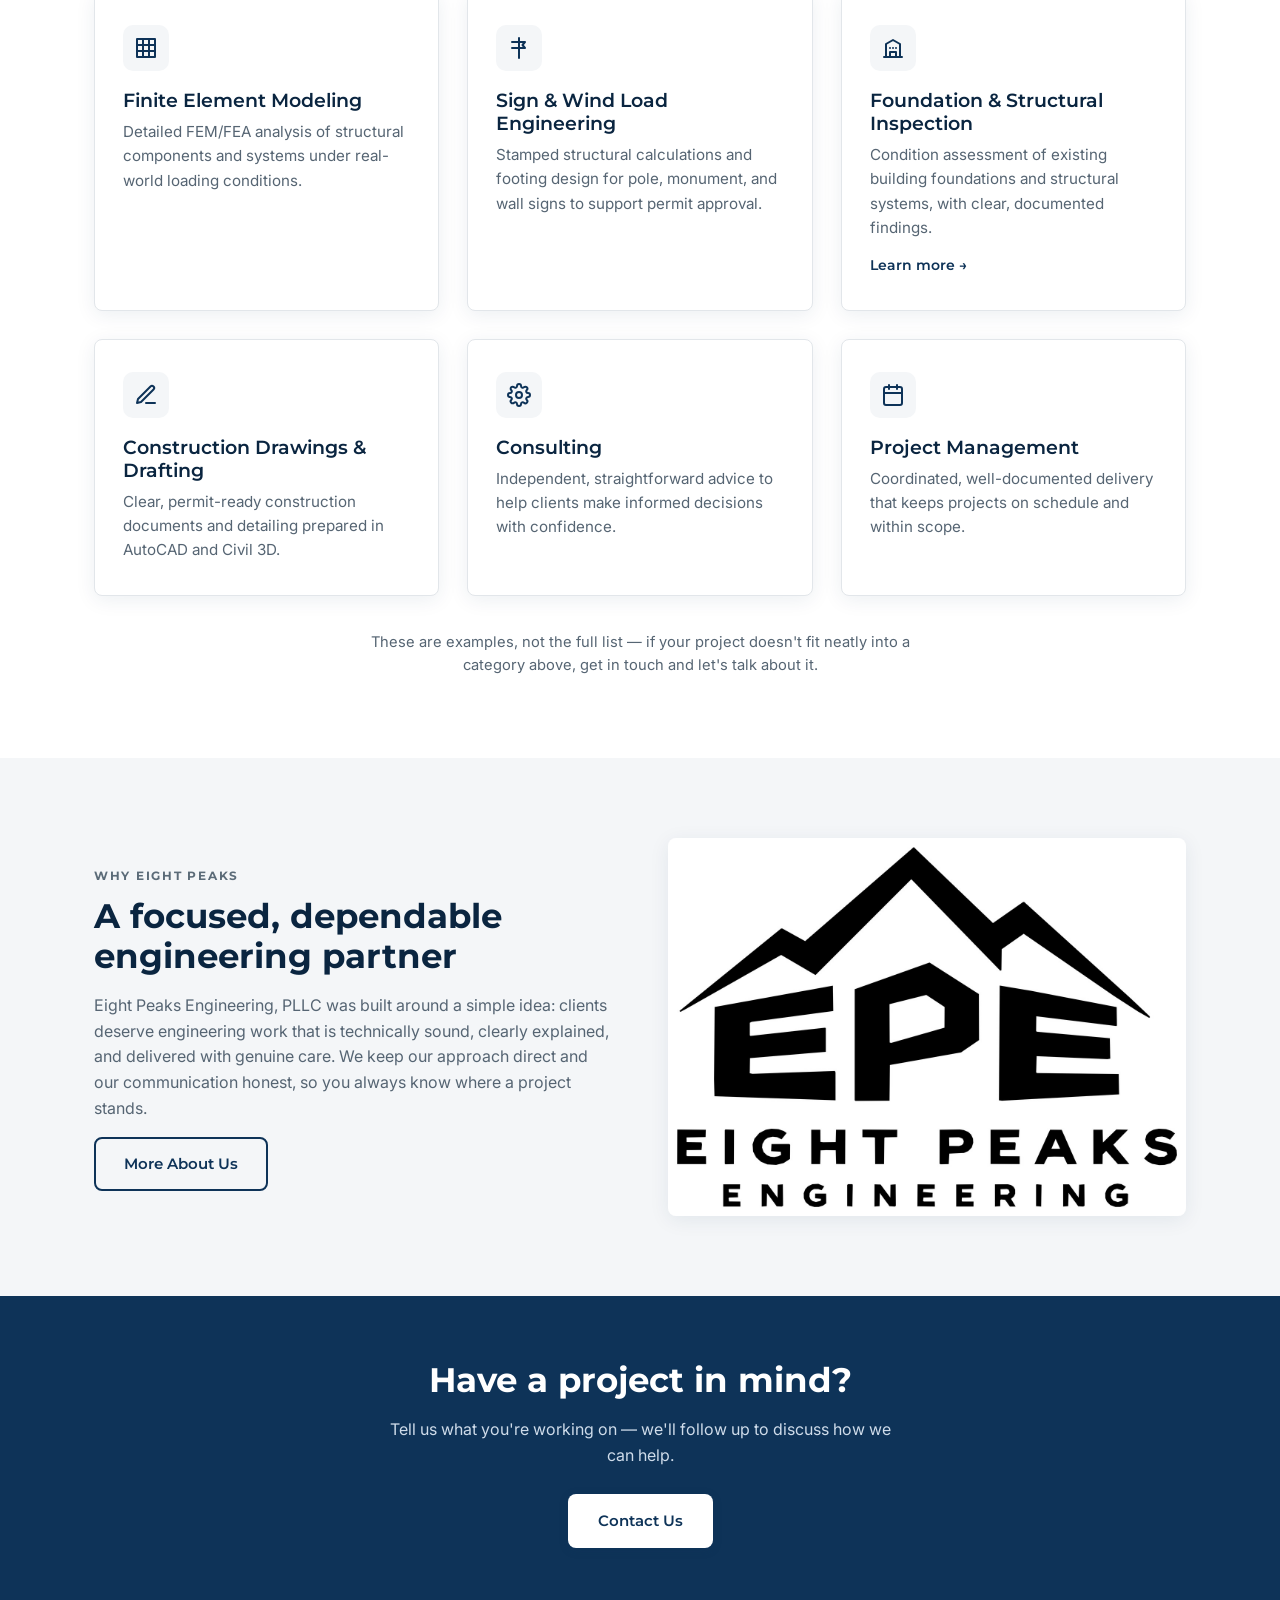
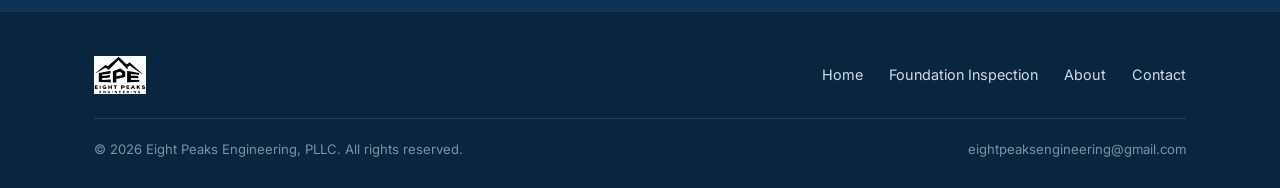
==== commit e1235cc8: "Add files via upload" ====
--- a/index.html
+++ b/index.html
@@ -130,27 +130,6 @@
       </div>
       <div class="card reveal">
         <div class="icon">
-          <svg viewBox="0 0 24 24" fill="none" stroke="currentColor" stroke-width="2" stroke-linecap="round" stroke-linejoin="round"><path d="M2 12h3l2 9 4-18 3 12 2-3h6"/></svg>
-        </div>
-        <h3>Seismic Design &amp; Retrofitting</h3>
-        <p>Seismic analysis and retrofit design for existing structures, grounded in hands-on earthquake-damage repair experience.</p>
-      </div>
-      <div class="card reveal">
-        <div class="icon">
-          <svg viewBox="0 0 24 24" fill="none" stroke="currentColor" stroke-width="2" stroke-linecap="round" stroke-linejoin="round"><path d="M2 21h20"/><path d="M4 21v-6c0-4.4 3.6-8 8-8s8 3.6 8 8v6"/><path d="M4 16h16"/><path d="M8 21v-3M12 21v-3M16 21v-3"/></svg>
-        </div>
-        <h3>Bridge &amp; Prestressed Concrete Design</h3>
-        <p>Design and analysis of bridge girders and prestressed concrete elements per TxDOT and AASHTO standards.</p>
-      </div>
-      <div class="card reveal">
-        <div class="icon">
-          <svg viewBox="0 0 24 24" fill="none" stroke="currentColor" stroke-width="2" stroke-linecap="round" stroke-linejoin="round"><path d="M4 21V11l8-6 8 6v10"/><path d="M9 21v-6h6v6"/><path d="M3 21h18"/></svg>
-        </div>
-        <h3>Metal Building Foundation &amp; Anchorage</h3>
-        <p>Site-specific foundation and anchor bolt design for pre-engineered metal buildings and small commercial shells.</p>
-      </div>
-      <div class="card reveal">
-        <div class="icon">
           <svg viewBox="0 0 24 24" fill="none" stroke="currentColor" stroke-width="2" stroke-linecap="round" stroke-linejoin="round"><path d="M3 21h18"/><path d="M5 21V8l7-4 7 4v13"/><path d="M9 21v-5h6v5"/><path d="M9 12h.01M15 12h.01M12 12h.01"/></svg>
         </div>
         <h3>Foundation &amp; Structural Inspection</h3>
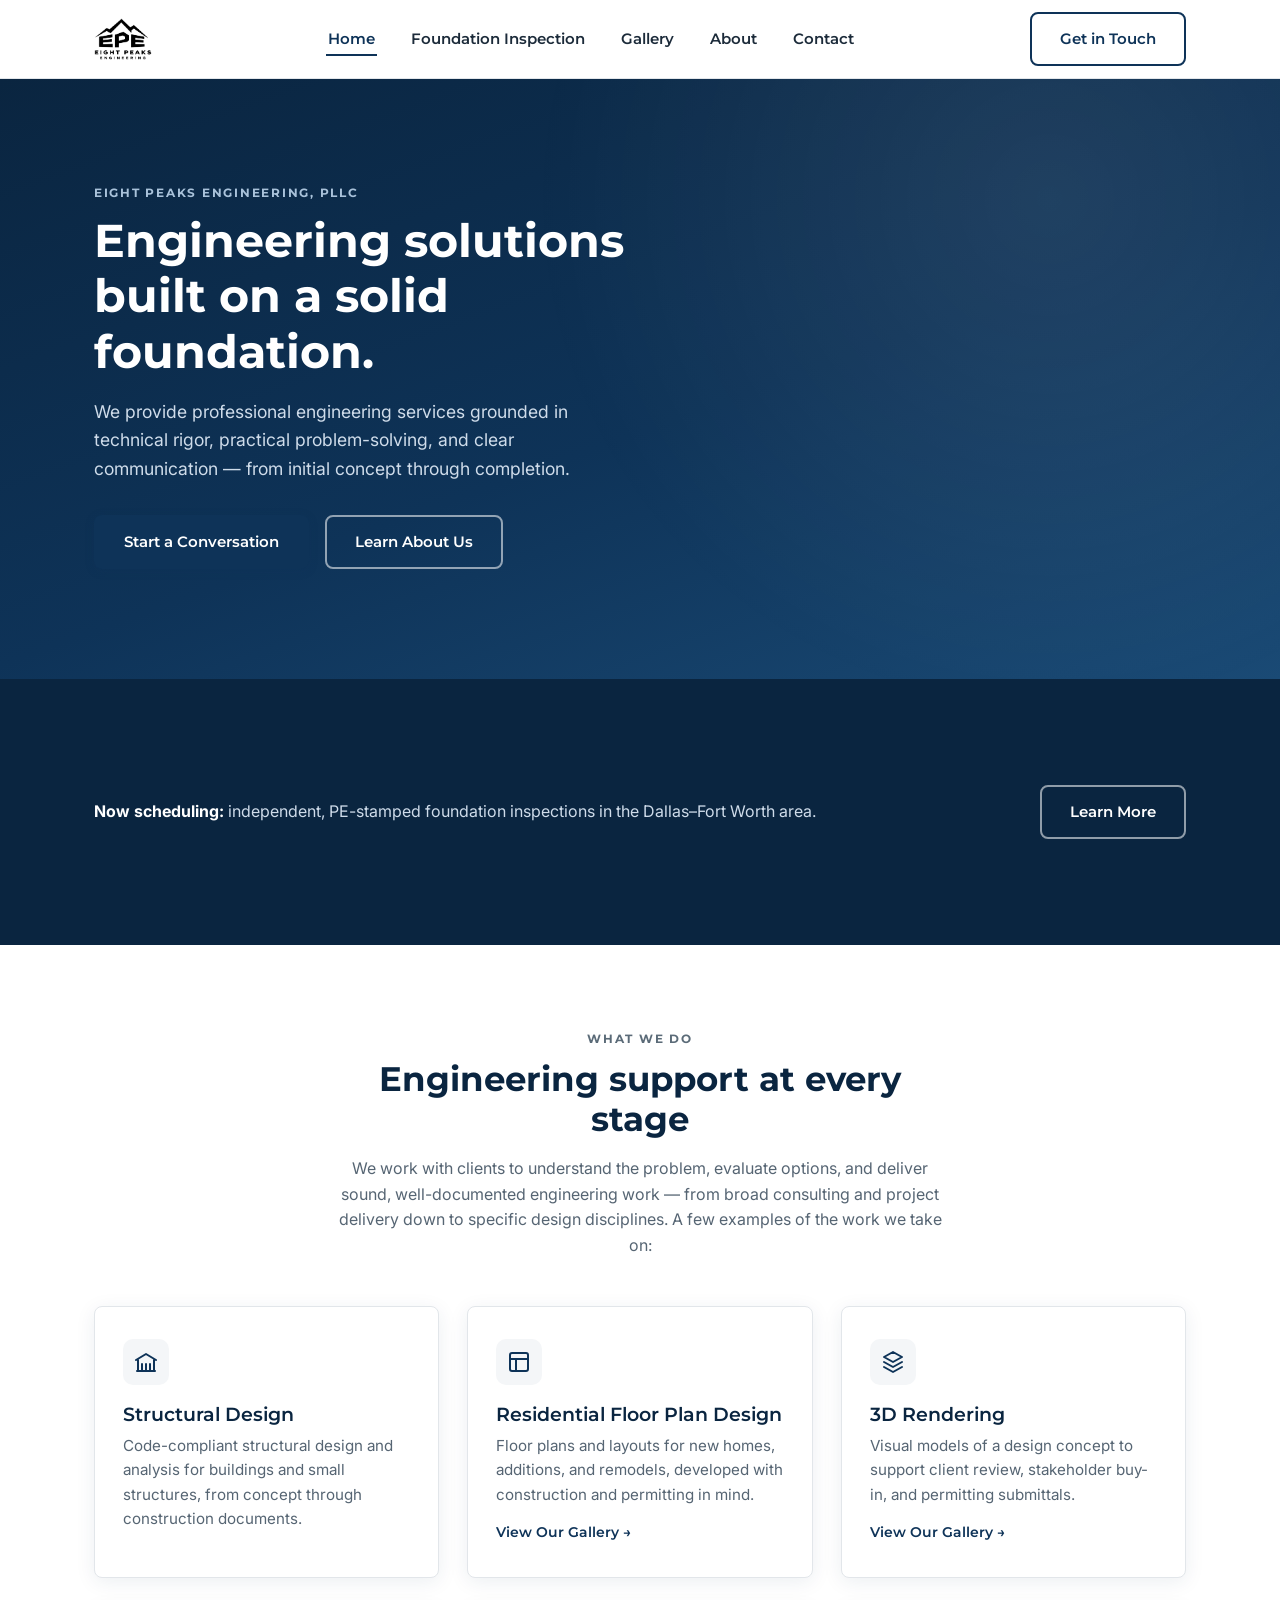
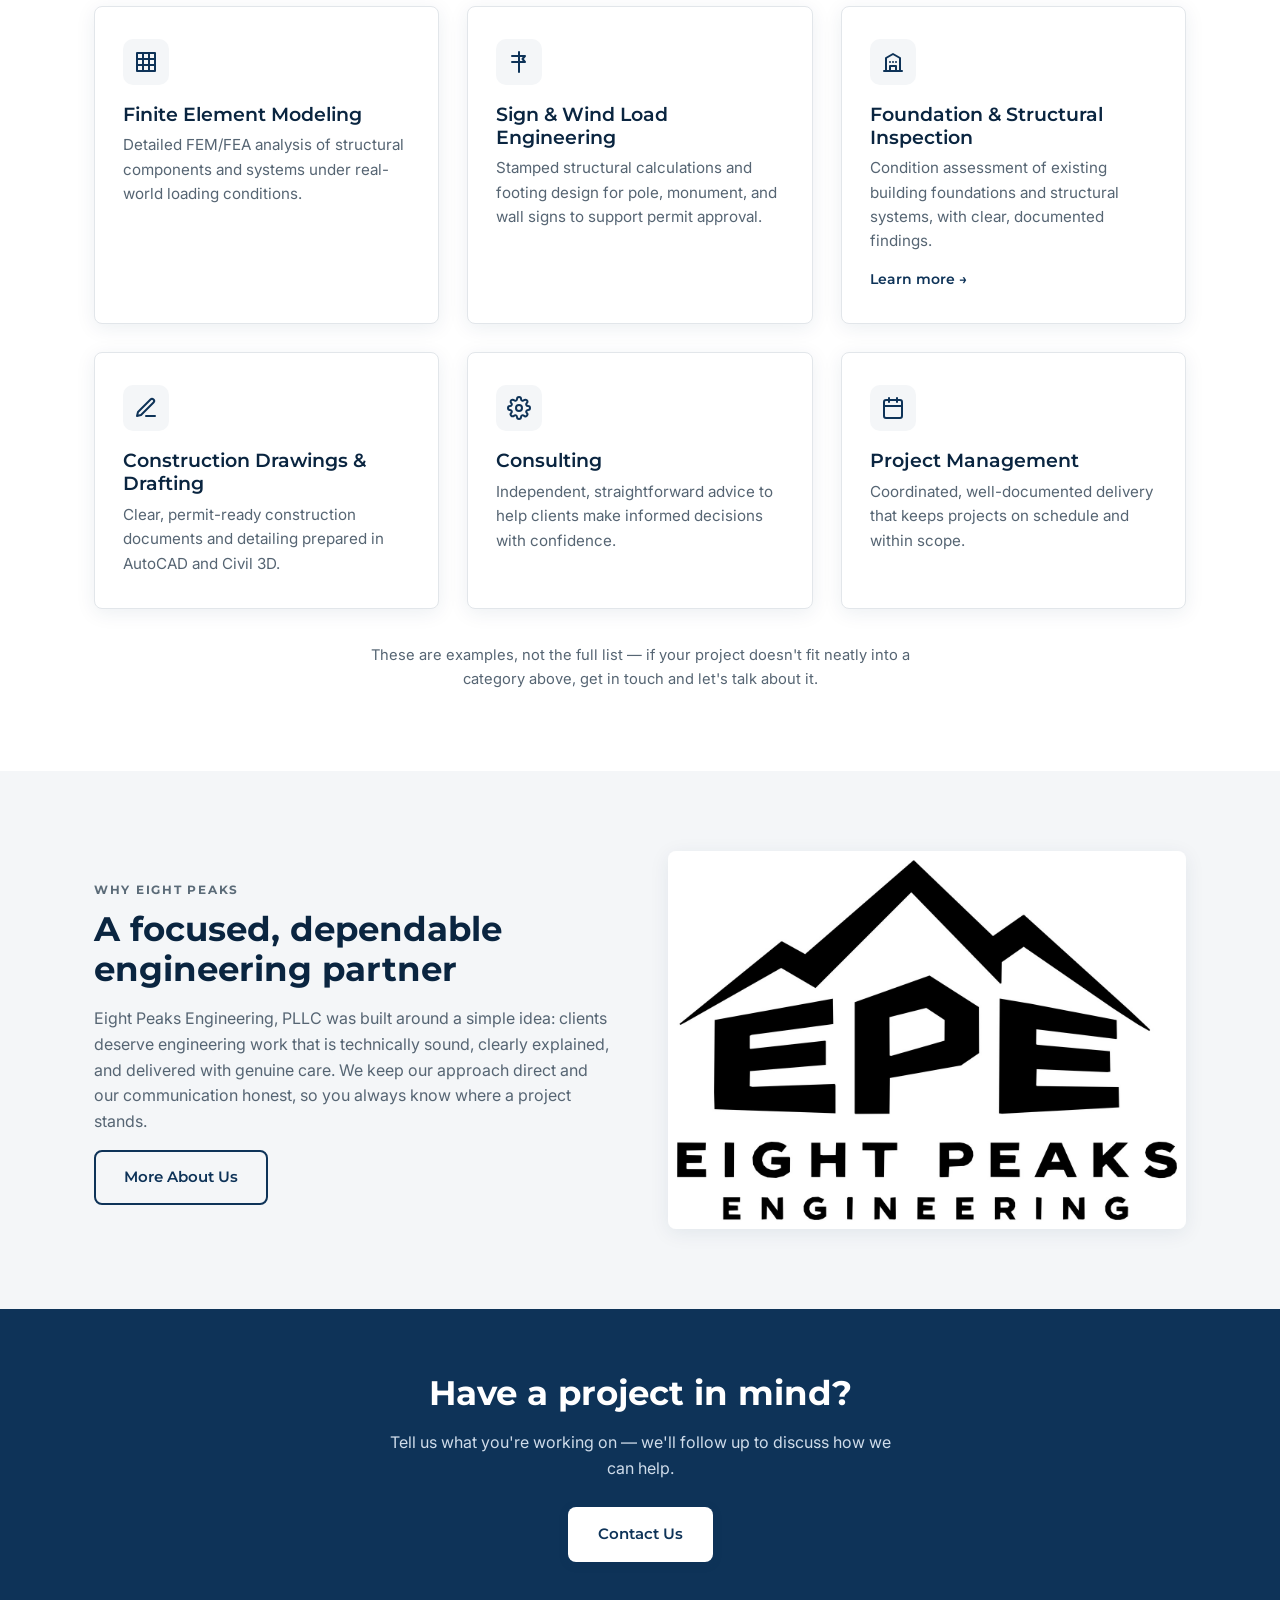
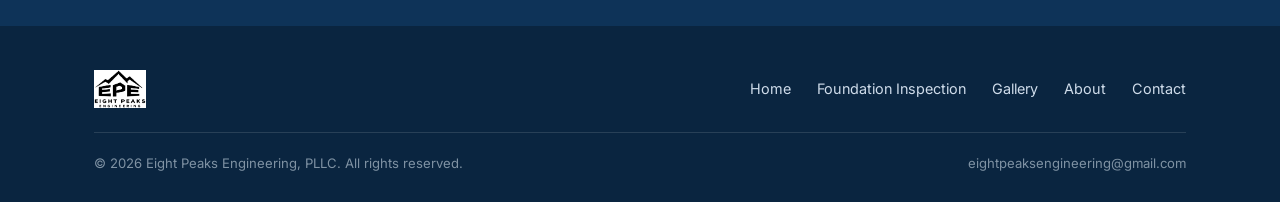
==== commit f4d2f866: "Add files via upload" ====
--- a/index.html
+++ b/index.html
@@ -54,6 +54,7 @@
       <ul>
         <li><a href="index.html" class="active">Home</a></li>
         <li><a href="foundation-inspection.html">Foundation Inspection</a></li>
+        <li><a href="gallery.html">Gallery</a></li>
         <li><a href="about.html">About</a></li>
         <li><a href="contact.html">Contact</a></li>
       </ul>
@@ -106,6 +107,7 @@
         </div>
         <h3>Residential Floor Plan Design</h3>
         <p>Floor plans and layouts for new homes, additions, and remodels, developed with construction and permitting in mind.</p>
+        <a href="gallery.html" class="card-link">View Our Gallery &rarr;</a>
       </div>
       <div class="card reveal">
         <div class="icon">
@@ -113,6 +115,7 @@
         </div>
         <h3>3D Rendering</h3>
         <p>Visual models of a design concept to support client review, stakeholder buy-in, and permitting submittals.</p>
+        <a href="gallery.html" class="card-link">View Our Gallery &rarr;</a>
       </div>
       <div class="card reveal">
         <div class="icon">
@@ -196,6 +199,7 @@
         <ul>
           <li><a href="index.html">Home</a></li>
           <li><a href="foundation-inspection.html">Foundation Inspection</a></li>
+          <li><a href="gallery.html">Gallery</a></li>
           <li><a href="about.html">About</a></li>
           <li><a href="contact.html">Contact</a></li>
         </ul>
--- a/css/style.css
+++ b/css/style.css
@@ -662,6 +662,96 @@
   justify-content: space-between;
   flex-wrap: wrap;
   gap: 10px;
+}
+
+/* ---------- Project gallery ---------- */
+.gallery-grid {
+  display: grid;
+  grid-template-columns: repeat(auto-fill, minmax(230px, 1fr));
+  gap: 14px;
+}
+.gallery-item {
+  display: block;
+  border-radius: var(--radius);
+  overflow: hidden;
+  box-shadow: var(--shadow);
+  cursor: zoom-in;
+  background: var(--bg-alt);
+  transition: transform 0.28s ease, box-shadow 0.28s ease;
+}
+.gallery-item:hover {
+  transform: translateY(-5px);
+  box-shadow: 0 16px 34px rgba(14, 51, 88, 0.18);
+}
+.gallery-item img {
+  width: 100%;
+  height: 190px;
+  object-fit: cover;
+  display: block;
+  transition: transform 0.4s ease;
+}
+.gallery-item:hover img { transform: scale(1.04); }
+
+.gallery-grid--plans {
+  grid-template-columns: repeat(auto-fill, minmax(320px, 1fr));
+}
+.gallery-item--plan img {
+  height: 460px;
+  object-fit: contain;
+  background: var(--white);
+  padding: 10px;
+}
+
+/* ---------- Lightbox ---------- */
+.lightbox {
+  position: fixed;
+  inset: 0;
+  z-index: 1000;
+  background: rgba(10, 20, 32, 0.94);
+  display: none;
+  align-items: center;
+  justify-content: center;
+  padding: 32px;
+}
+.lightbox.open { display: flex; }
+.lightbox img {
+  max-width: 90vw;
+  max-height: 86vh;
+  border-radius: 6px;
+  box-shadow: 0 20px 60px rgba(0, 0, 0, 0.5);
+}
+.lightbox-close,
+.lightbox-nav {
+  position: absolute;
+  background: rgba(255, 255, 255, 0.08);
+  border: 1px solid rgba(255, 255, 255, 0.25);
+  color: var(--white);
+  border-radius: 50%;
+  width: 44px;
+  height: 44px;
+  display: flex;
+  align-items: center;
+  justify-content: center;
+  font-size: 1.6rem;
+  line-height: 1;
+  cursor: pointer;
+  transition: background 0.2s ease, transform 0.2s ease;
+}
+.lightbox-close:hover,
+.lightbox-nav:hover { background: rgba(255, 255, 255, 0.18); }
+.lightbox-close { top: 20px; right: 20px; font-size: 1.9rem; }
+.lightbox-prev { left: 20px; top: 50%; transform: translateY(-50%); }
+.lightbox-next { right: 20px; top: 50%; transform: translateY(-50%); }
+.lightbox-prev:hover, .lightbox-next:hover { transform: translateY(-50%) scale(1.08); }
+.lightbox-count {
+  position: absolute;
+  bottom: 20px;
+  left: 50%;
+  transform: translateX(-50%);
+  color: #cfdcea;
+  font-family: var(--font-head);
+  font-size: 0.82rem;
+  letter-spacing: 0.05em;
 }
 
 /* ---------- Responsive ---------- */
@@ -691,6 +781,12 @@
   section { padding: 56px 0; }
   .stat-row { gap: 24px; }
   footer .footer-inner { flex-direction: column; align-items: flex-start; }
+  .gallery-grid { grid-template-columns: repeat(auto-fill, minmax(150px, 1fr)); gap: 10px; }
+  .gallery-item img { height: 130px; }
+  .gallery-item--plan img { height: 320px; }
+  .lightbox-close, .lightbox-nav { width: 38px; height: 38px; font-size: 1.3rem; }
+  .lightbox-prev { left: 8px; }
+  .lightbox-next { right: 8px; }
 }
 
 /* ---------- Scroll-reveal + entrance animations ---------- */
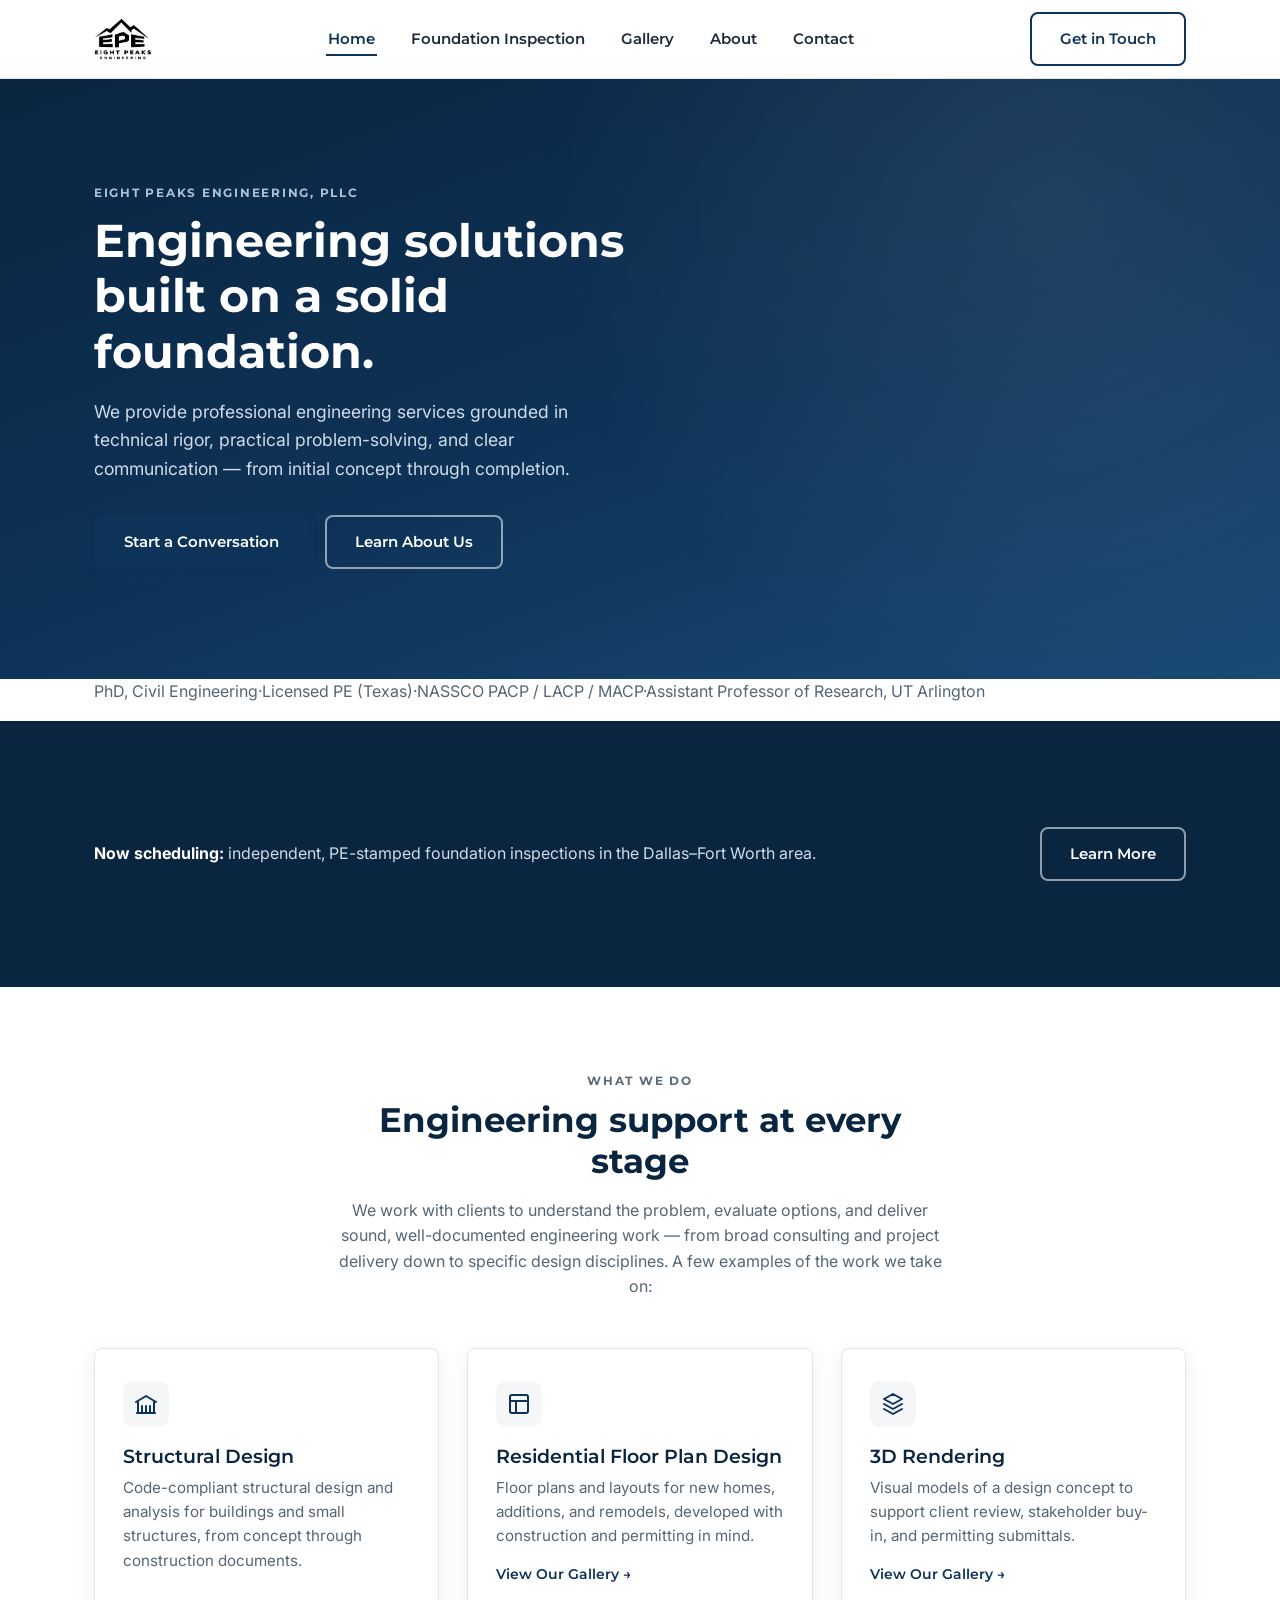
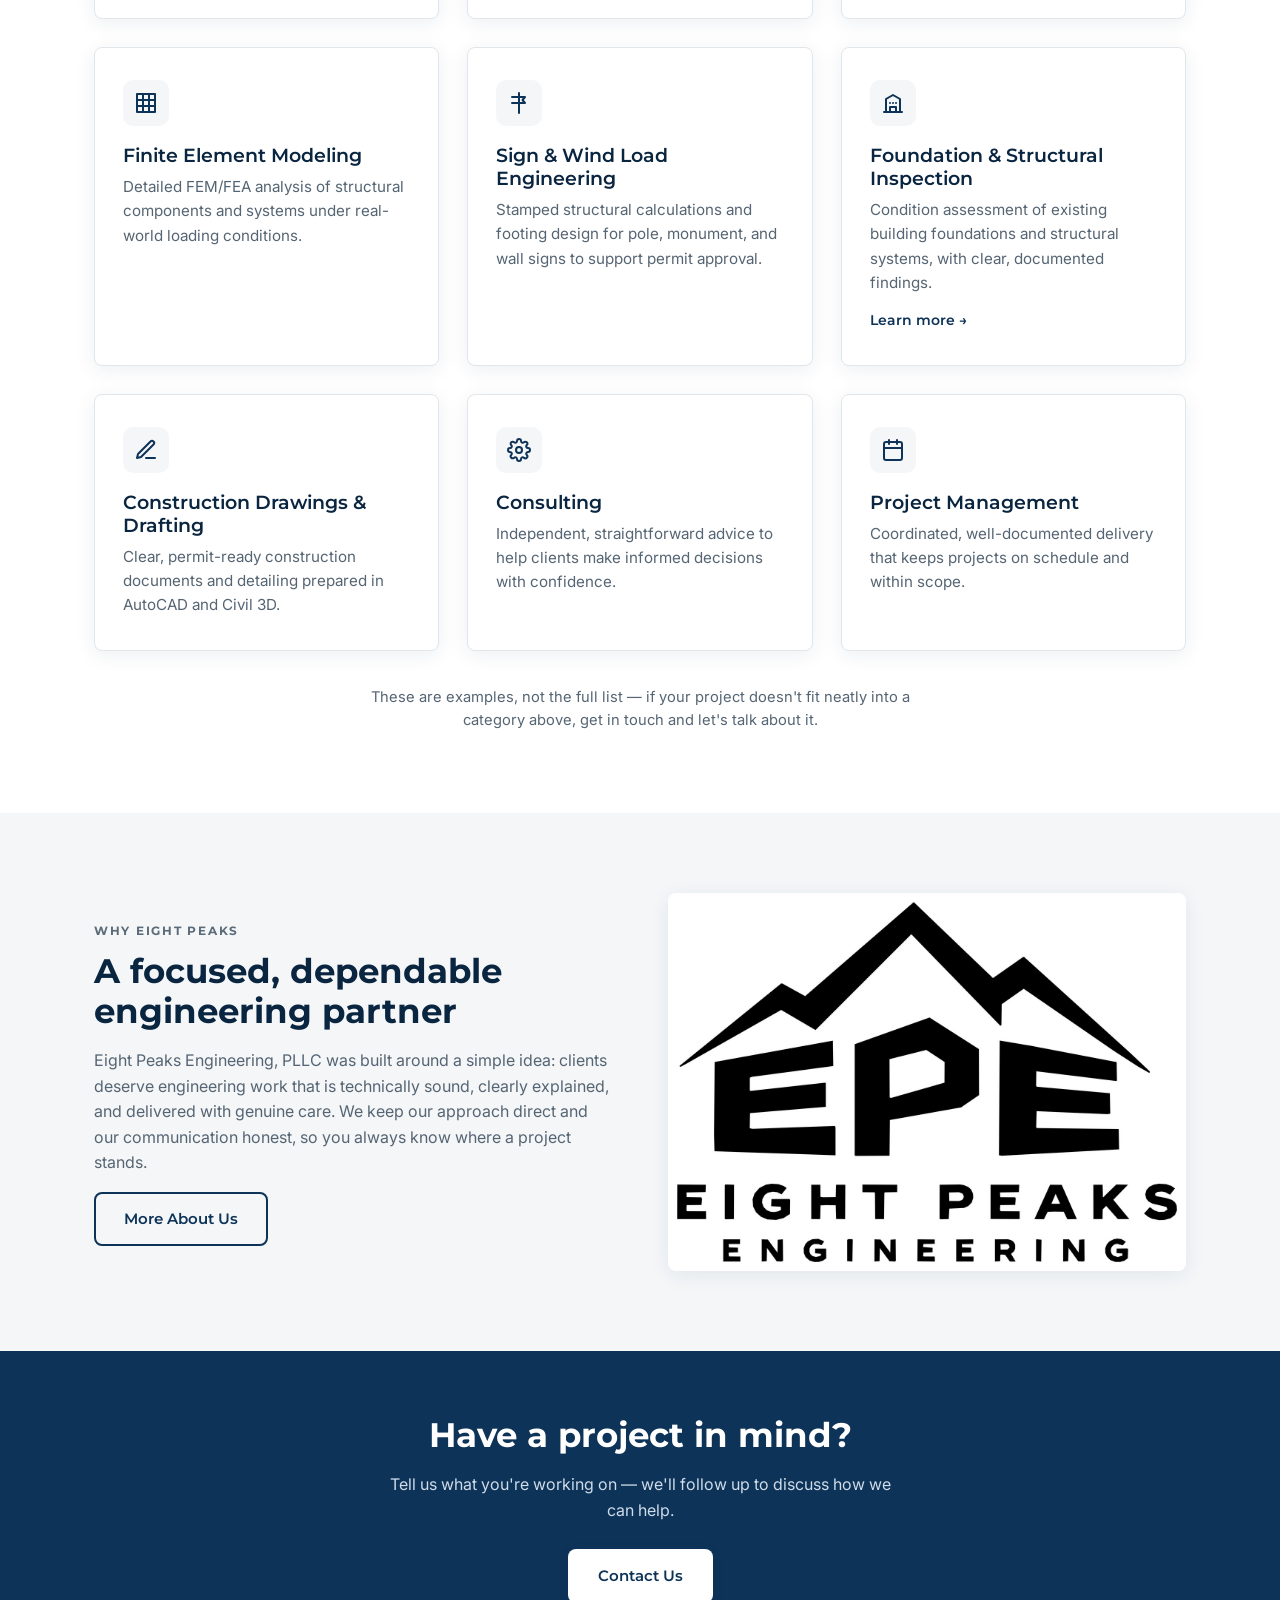
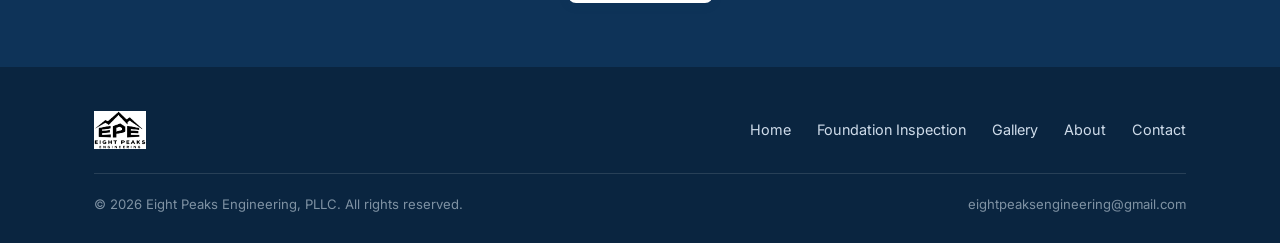
==== commit 3db8e547: "Add files via upload" ====
--- a/index.html
+++ b/index.html
@@ -79,6 +79,12 @@
   </div>
 </section>
 
+<div class="credentials-strip">
+  <div class="container">
+    <p>PhD, Civil Engineering<span class="sep">&middot;</span>Licensed PE (Texas)<span class="sep">&middot;</span>NASSCO PACP / LACP / MACP<span class="sep">&middot;</span>Assistant Professor of Research, UT Arlington</p>
+  </div>
+</div>
+
 <section class="promo-banner">
   <div class="container">
     <p><strong>Now scheduling:</strong> independent, PE-stamped foundation inspections in the Dallas&ndash;Fort Worth area.</p>
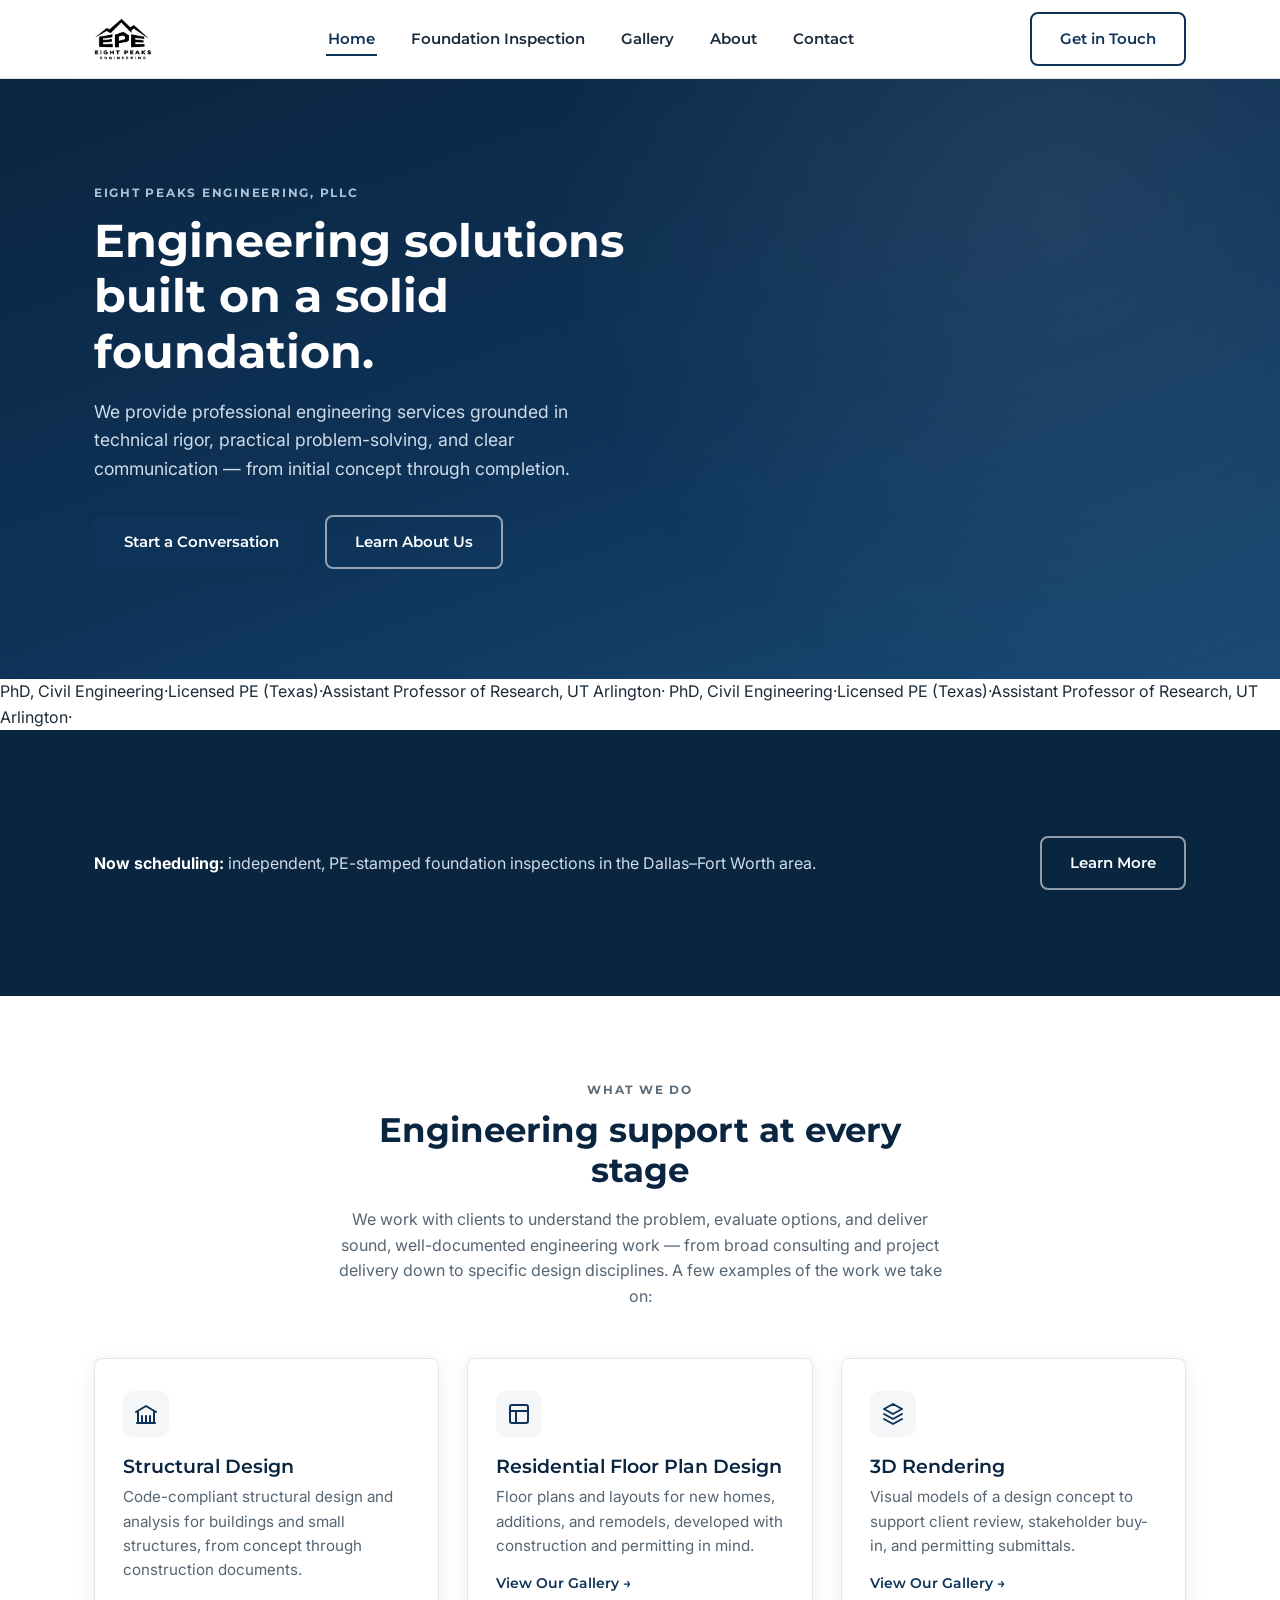
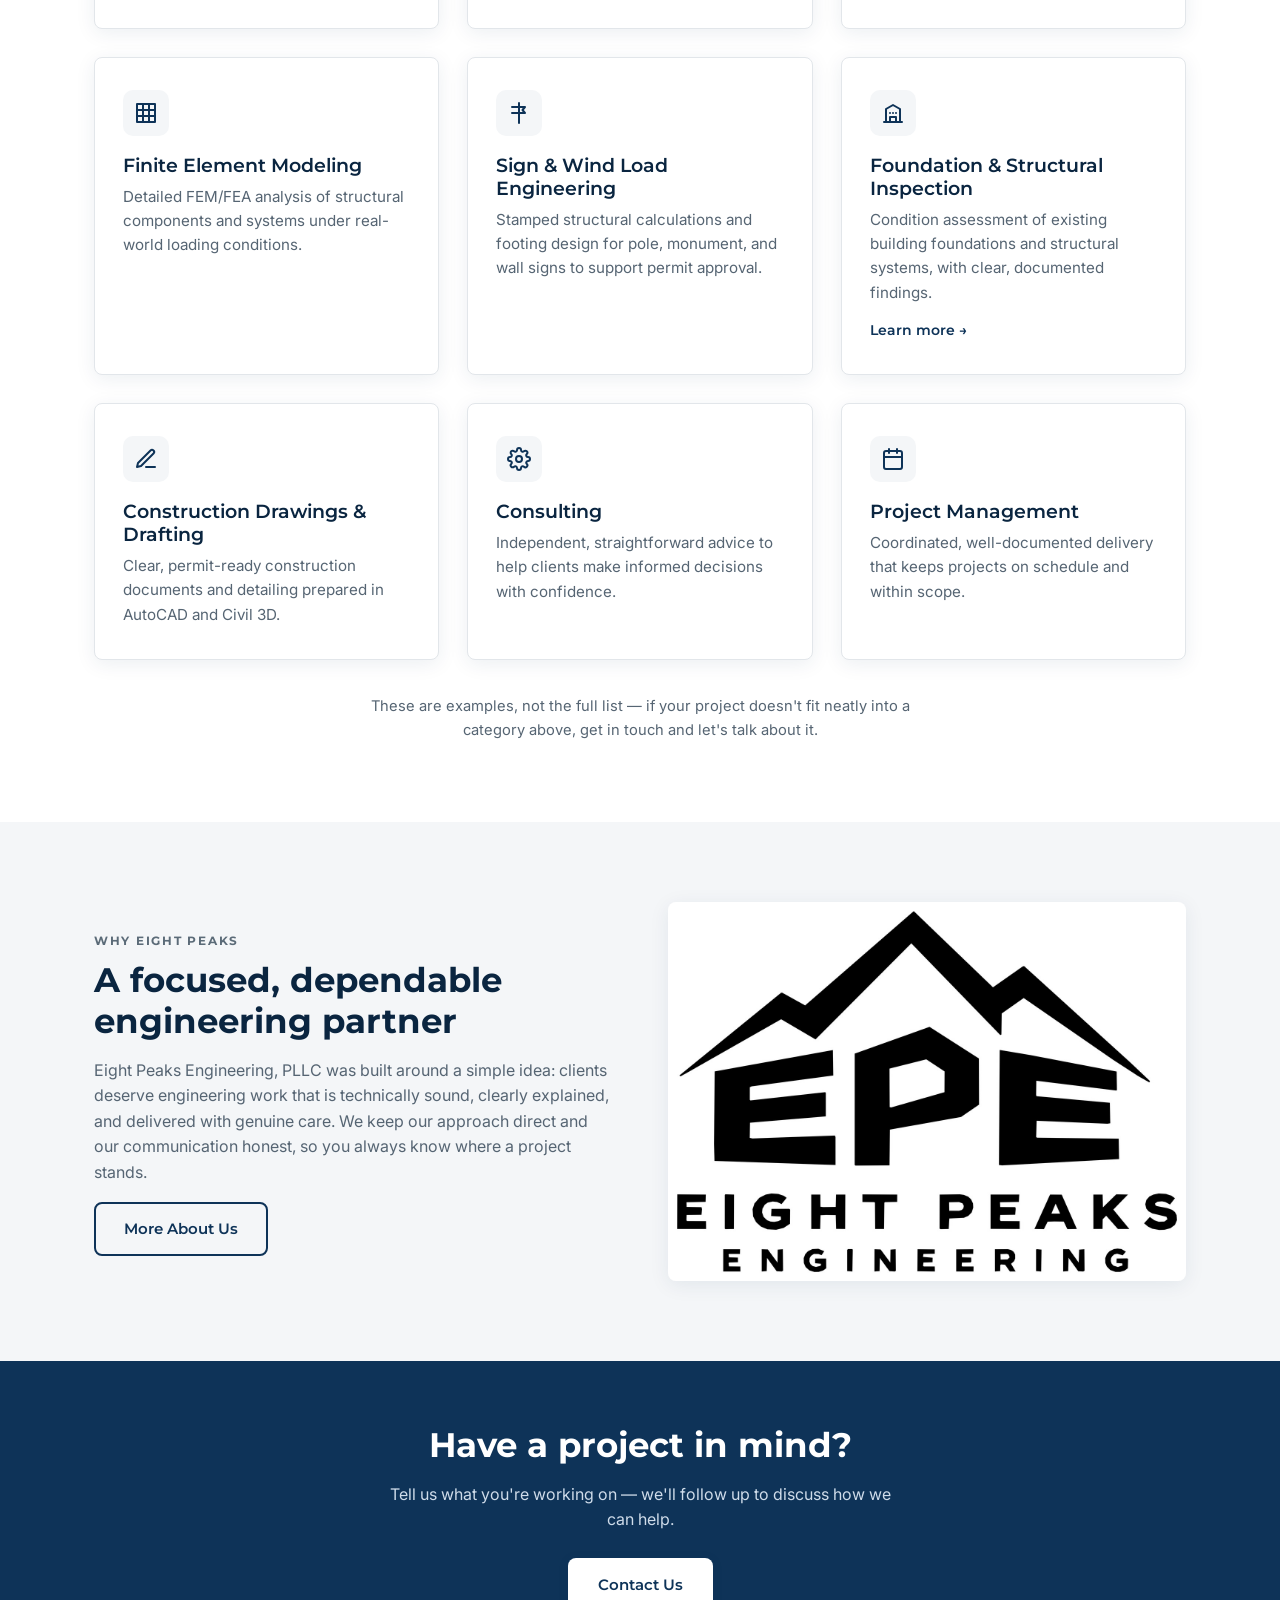
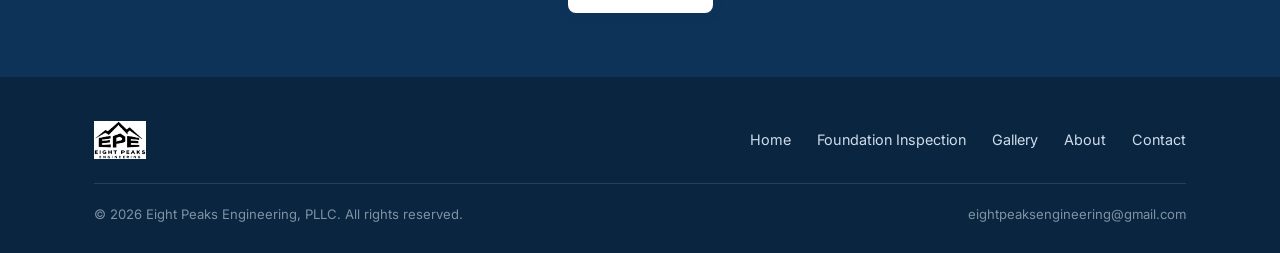
==== commit d4279552: "Add files via upload" ====
--- a/index.html
+++ b/index.html
@@ -79,9 +79,14 @@
   </div>
 </section>
 
-<div class="credentials-strip">
-  <div class="container">
-    <p>PhD, Civil Engineering<span class="sep">&middot;</span>Licensed PE (Texas)<span class="sep">&middot;</span>NASSCO PACP / LACP / MACP<span class="sep">&middot;</span>Assistant Professor of Research, UT Arlington</p>
+<div class="credentials-strip" aria-label="Credentials">
+  <div class="credentials-track">
+    <span class="credentials-set">
+      <span class="cred-item">PhD, Civil Engineering</span><span class="sep">&middot;</span><span class="cred-item">Licensed PE (Texas)</span><span class="sep">&middot;</span><span class="cred-item">Assistant Professor of Research, UT Arlington</span><span class="sep">&middot;</span>
+    </span>
+    <span class="credentials-set" aria-hidden="true">
+      <span class="cred-item">PhD, Civil Engineering</span><span class="sep">&middot;</span><span class="cred-item">Licensed PE (Texas)</span><span class="sep">&middot;</span><span class="cred-item">Assistant Professor of Research, UT Arlington</span><span class="sep">&middot;</span>
+    </span>
   </div>
 </div>
 
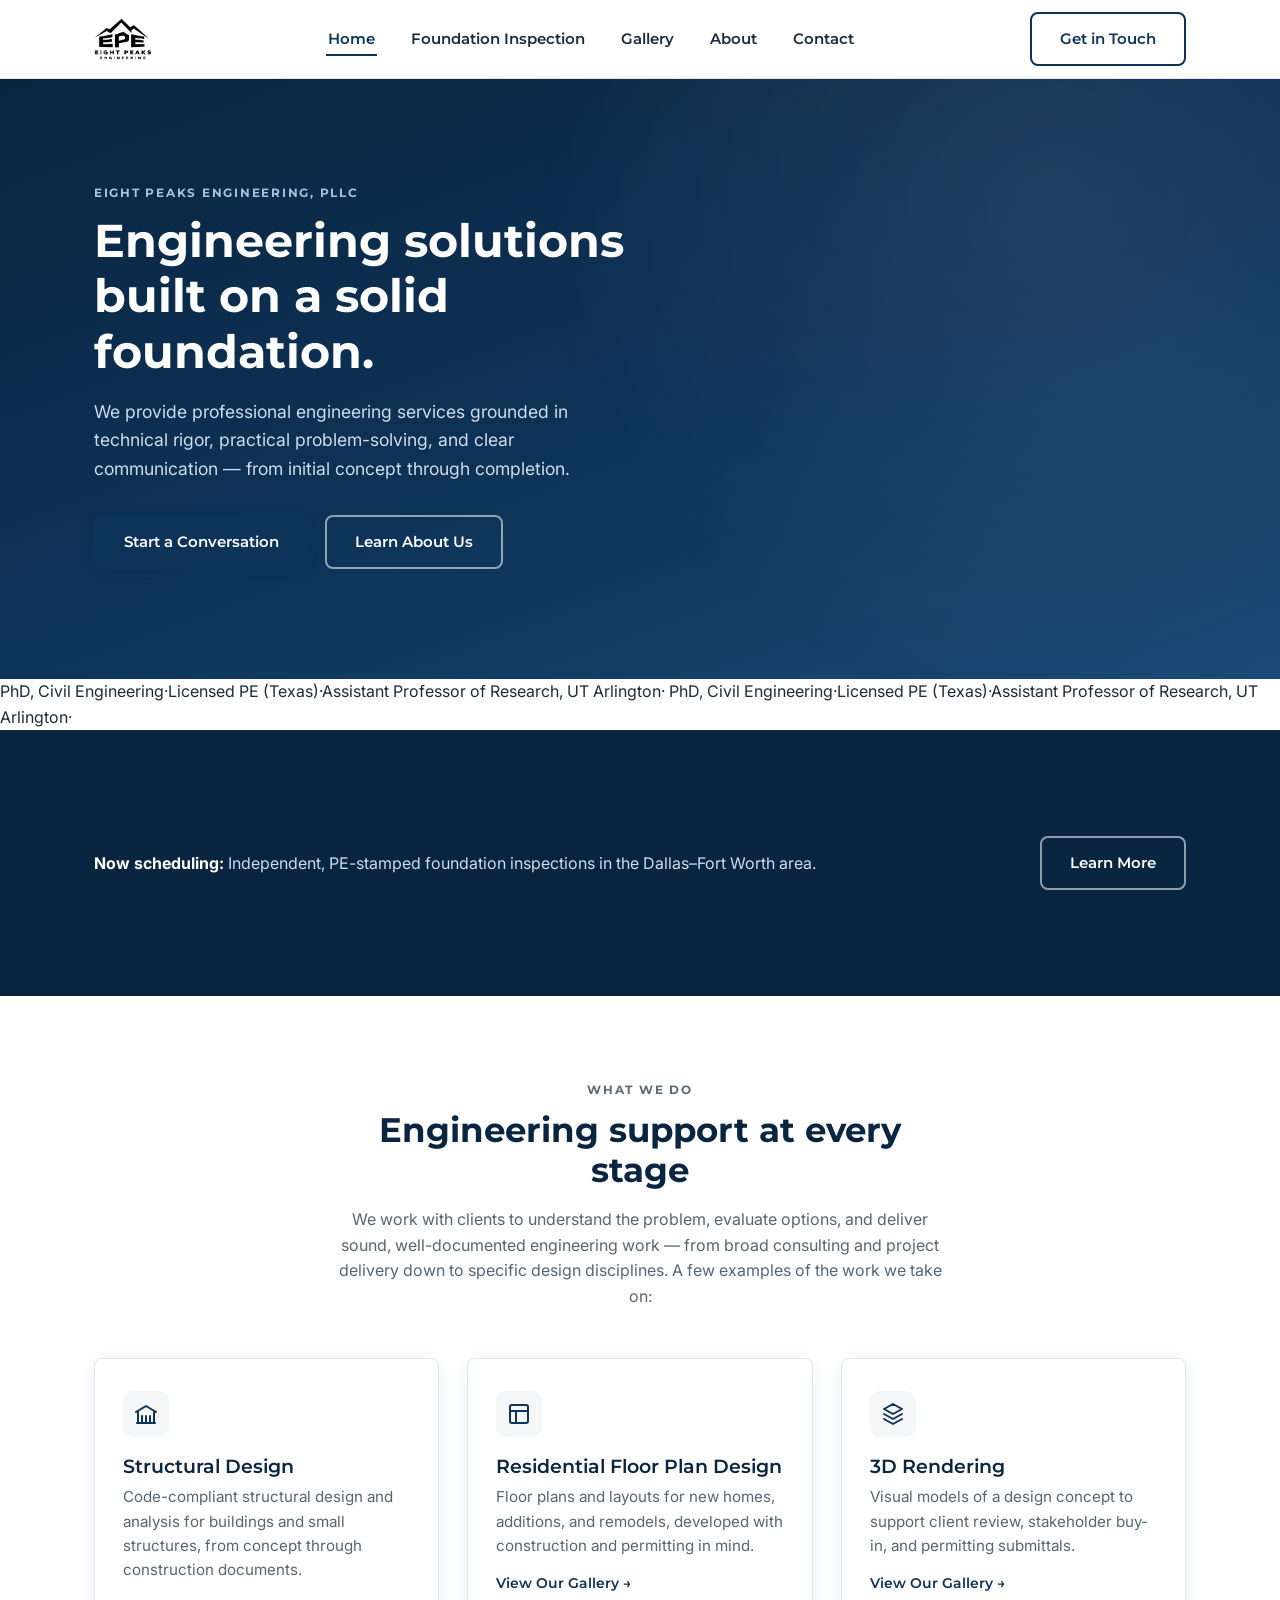
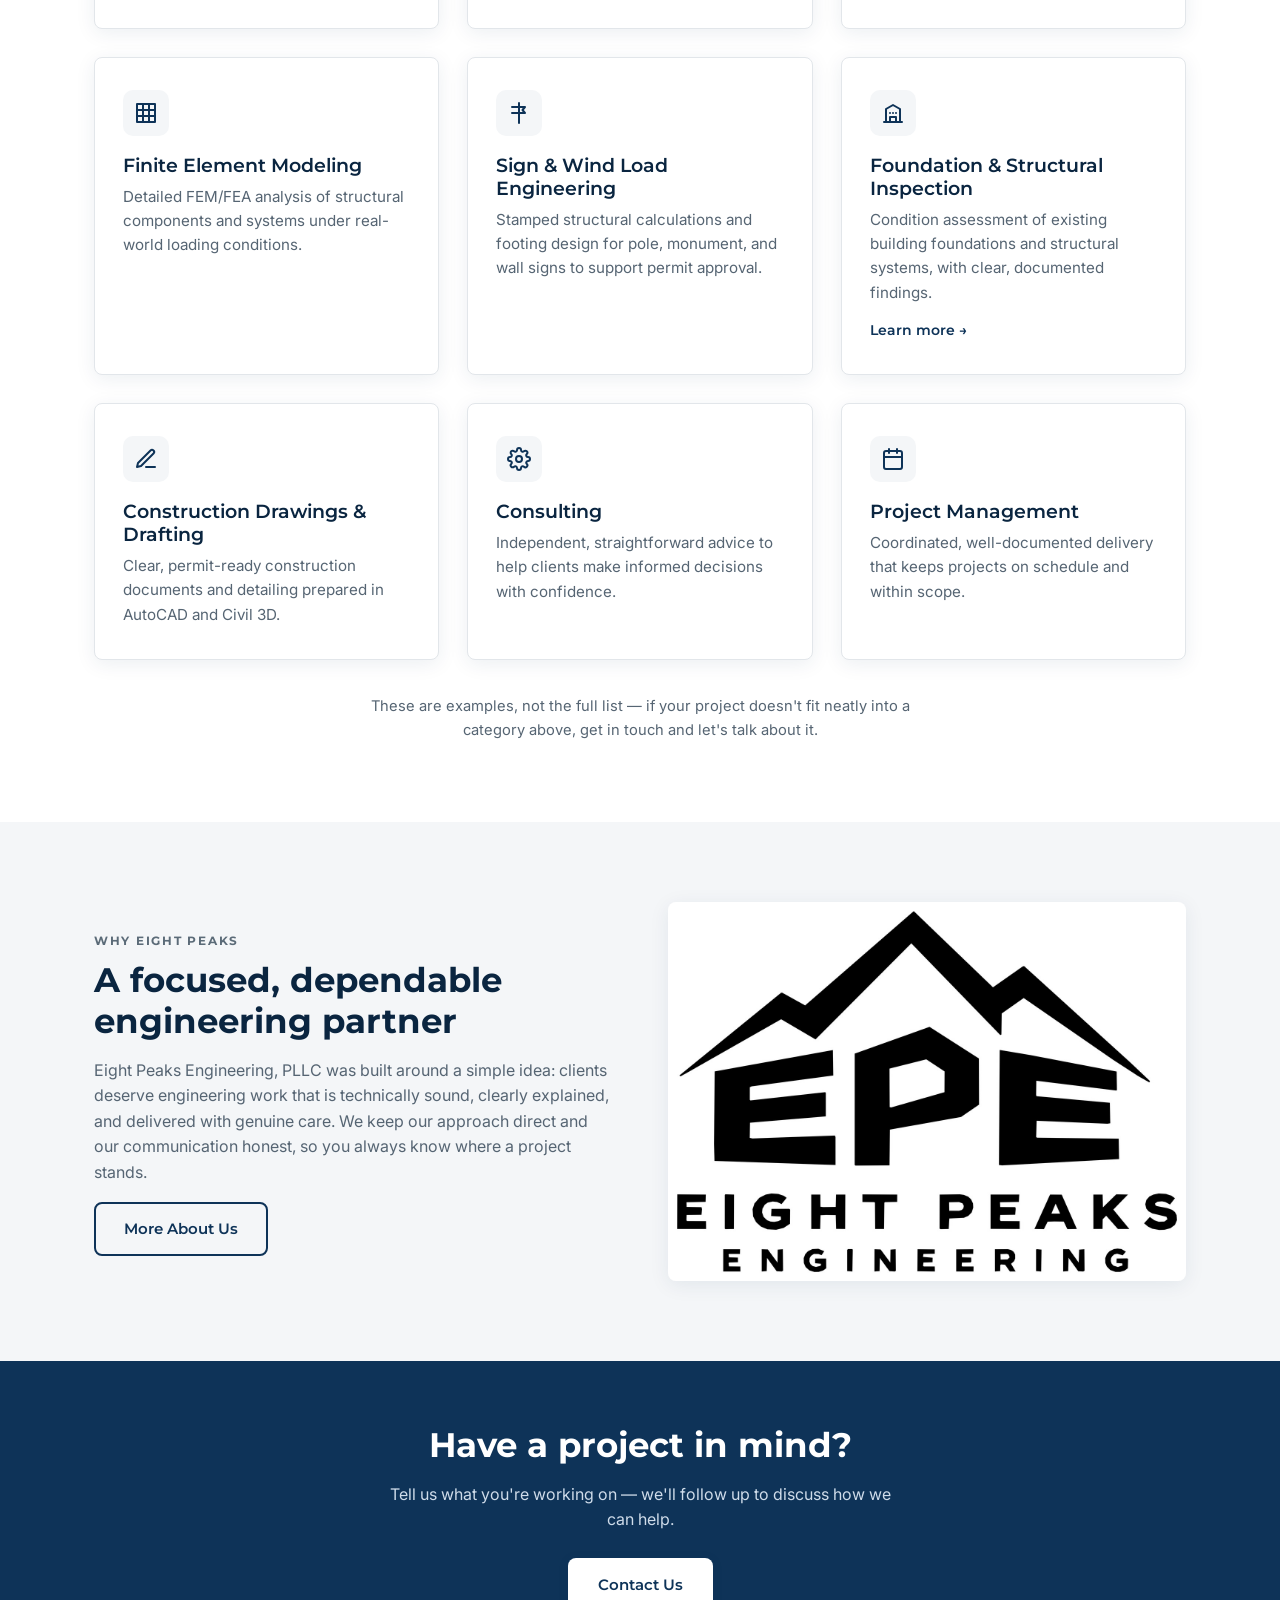
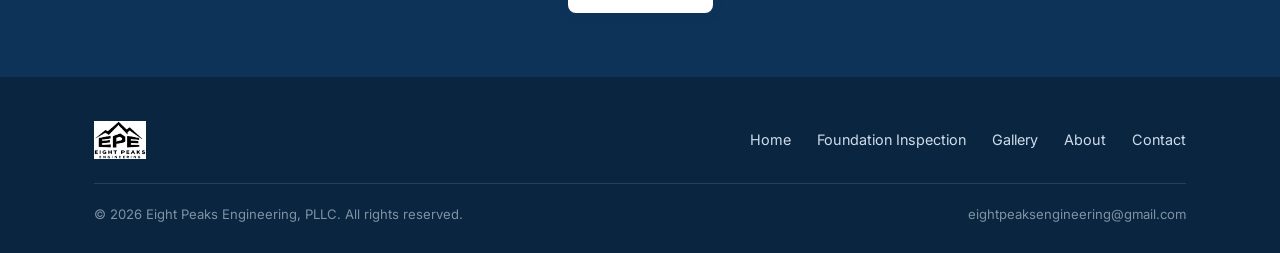
==== commit bca2ef41: "Add files via upload" ====
--- a/index.html
+++ b/index.html
@@ -10,7 +10,7 @@
 <link rel="preconnect" href="https://fonts.googleapis.com">
 <link rel="preconnect" href="https://fonts.gstatic.com" crossorigin>
 <link href="https://fonts.googleapis.com/css2?family=Inter:wght@400;500;600&family=Montserrat:wght@600;700;800&display=swap" rel="stylesheet">
-<link rel="stylesheet" href="css/style.css">
+<link rel="stylesheet" href="css/style.css?v=2">
 <meta property="og:type" content="website">
 <meta property="og:title" content="Eight Peaks Engineering PLLC | Professional Engineering Services">
 <meta property="og:description" content="Structural design, foundation inspection, and civil engineering services grounded in technical rigor and clear communication.">
@@ -92,7 +92,7 @@
 
 <section class="promo-banner">
   <div class="container">
-    <p><strong>Now scheduling:</strong> independent, PE-stamped foundation inspections in the Dallas&ndash;Fort Worth area.</p>
+    <p><strong>Now scheduling:</strong> Independent, PE-stamped foundation inspections in the Dallas&ndash;Fort Worth area.</p>
     <a href="foundation-inspection.html" class="btn btn-outline">Learn More</a>
   </div>
 </section>
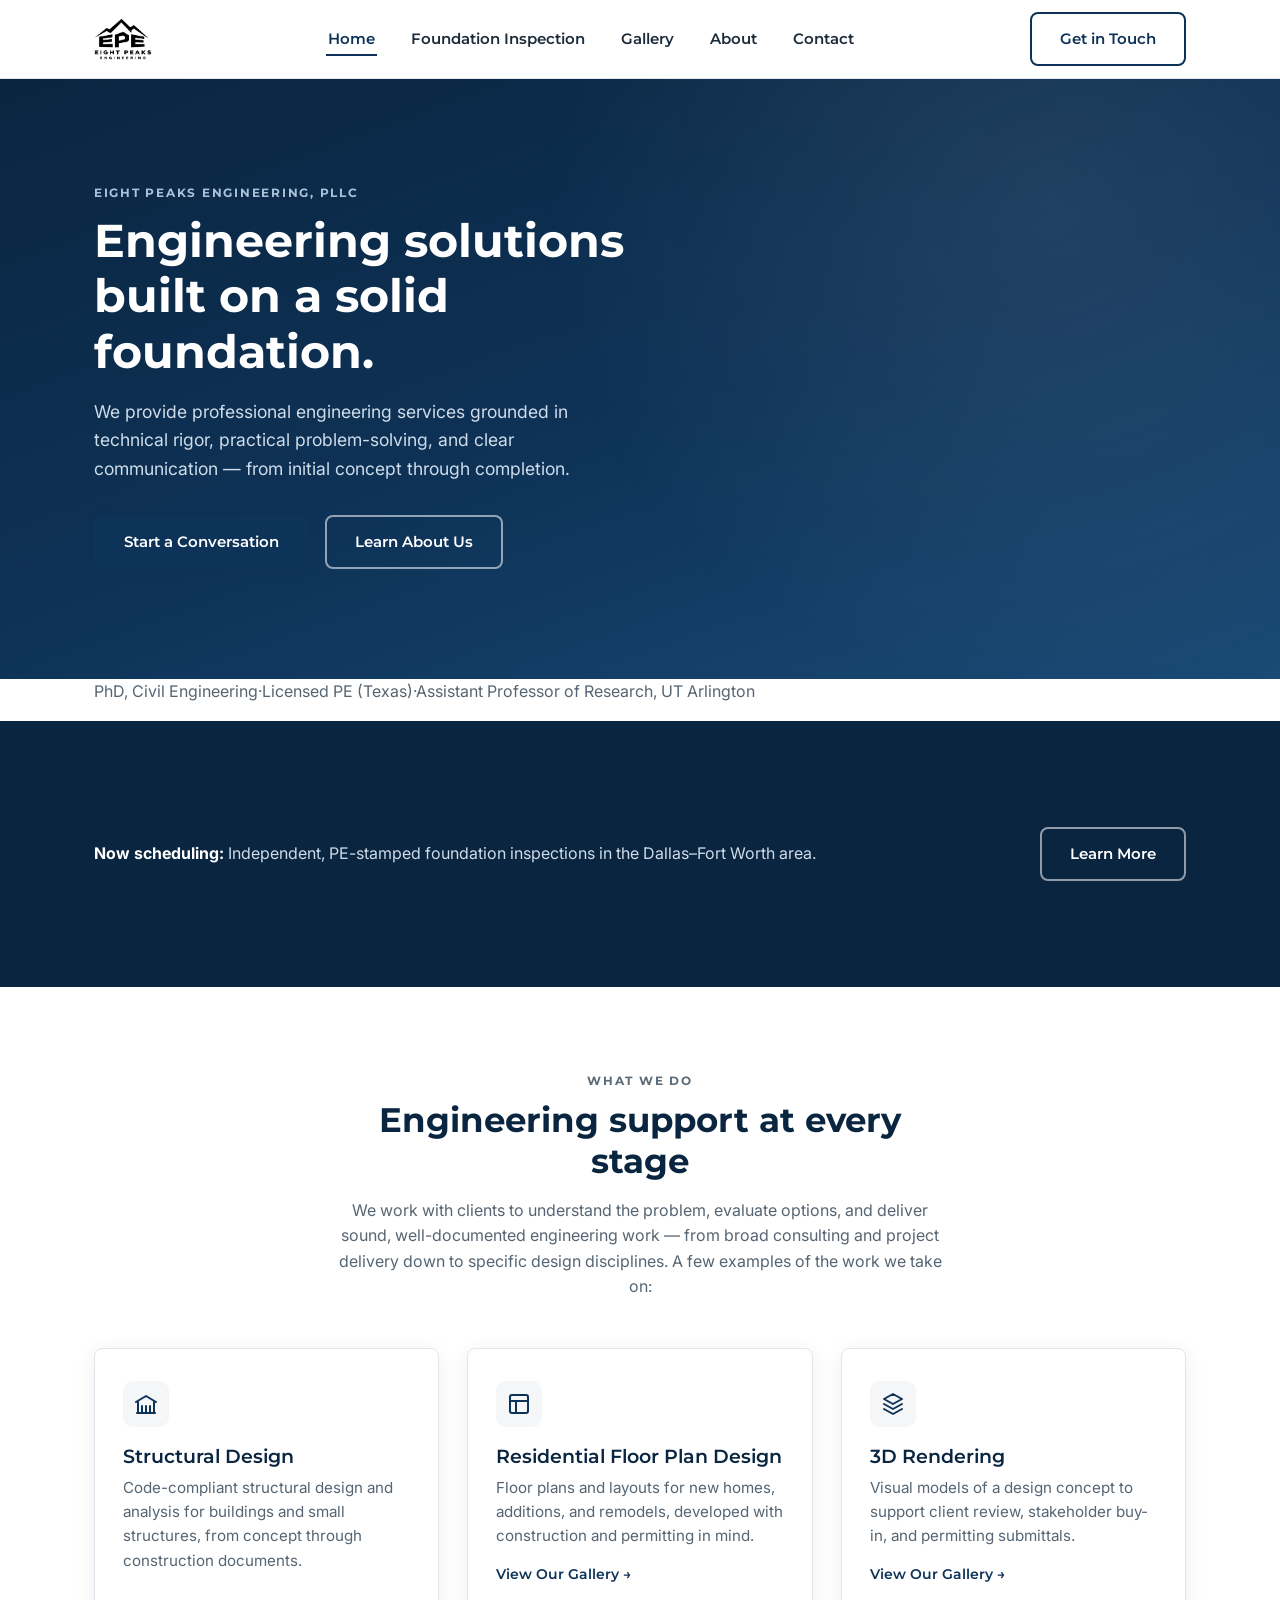
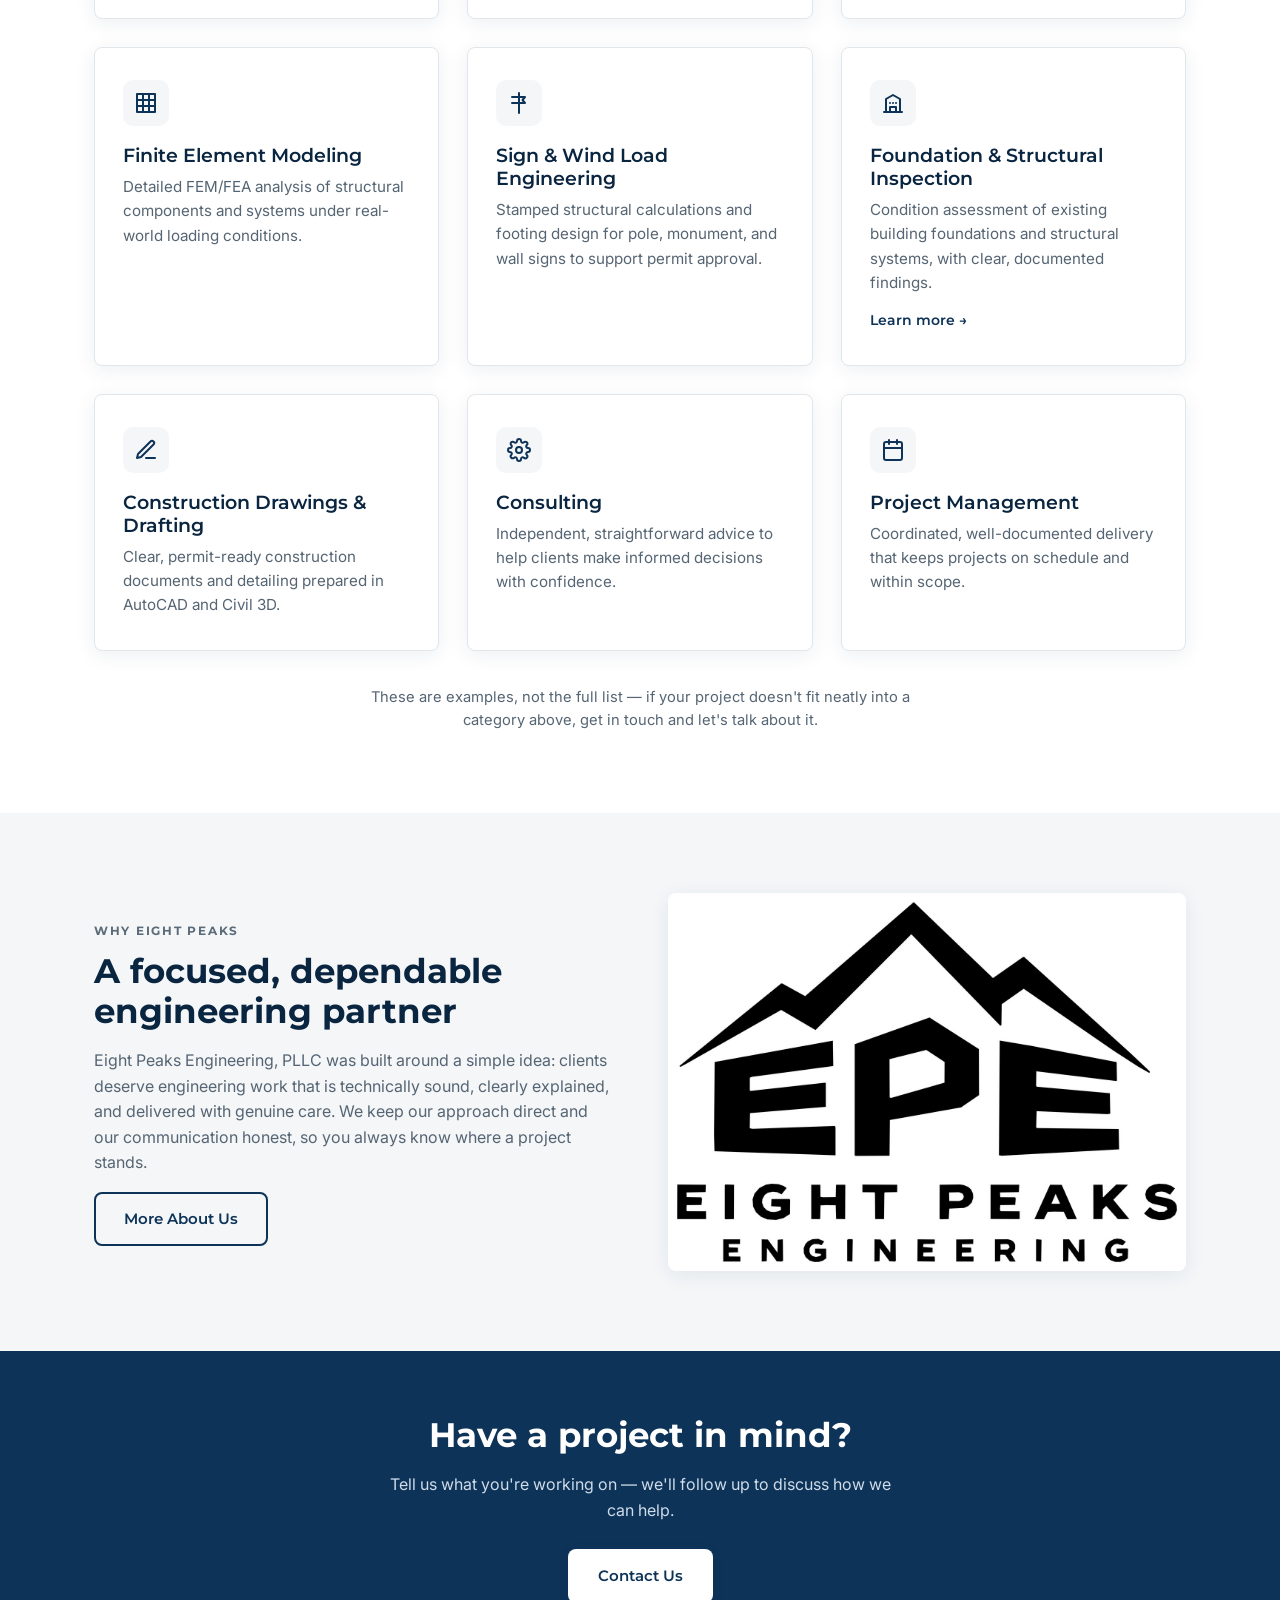
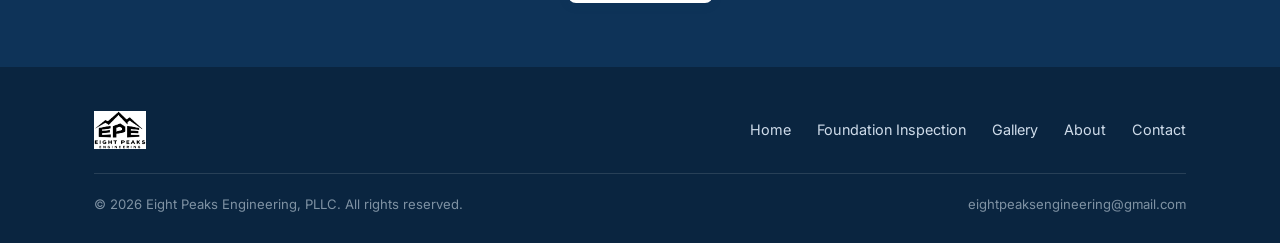
==== commit 06995e2d: "Add files via upload" ====
--- a/index.html
+++ b/index.html
@@ -10,7 +10,7 @@
 <link rel="preconnect" href="https://fonts.googleapis.com">
 <link rel="preconnect" href="https://fonts.gstatic.com" crossorigin>
 <link href="https://fonts.googleapis.com/css2?family=Inter:wght@400;500;600&family=Montserrat:wght@600;700;800&display=swap" rel="stylesheet">
-<link rel="stylesheet" href="css/style.css?v=2">
+<link rel="stylesheet" href="css/style.css?v=3">
 <meta property="og:type" content="website">
 <meta property="og:title" content="Eight Peaks Engineering PLLC | Professional Engineering Services">
 <meta property="og:description" content="Structural design, foundation inspection, and civil engineering services grounded in technical rigor and clear communication.">
@@ -80,13 +80,8 @@
 </section>
 
 <div class="credentials-strip" aria-label="Credentials">
-  <div class="credentials-track">
-    <span class="credentials-set">
-      <span class="cred-item">PhD, Civil Engineering</span><span class="sep">&middot;</span><span class="cred-item">Licensed PE (Texas)</span><span class="sep">&middot;</span><span class="cred-item">Assistant Professor of Research, UT Arlington</span><span class="sep">&middot;</span>
-    </span>
-    <span class="credentials-set" aria-hidden="true">
-      <span class="cred-item">PhD, Civil Engineering</span><span class="sep">&middot;</span><span class="cred-item">Licensed PE (Texas)</span><span class="sep">&middot;</span><span class="cred-item">Assistant Professor of Research, UT Arlington</span><span class="sep">&middot;</span>
-    </span>
+  <div class="container">
+    <p><span class="cred-item">PhD, Civil Engineering</span><span class="sep">&middot;</span><span class="cred-item">Licensed PE (Texas)</span><span class="sep">&middot;</span><span class="cred-item">Assistant Professor of Research, UT Arlington</span></p>
   </div>
 </div>
 
